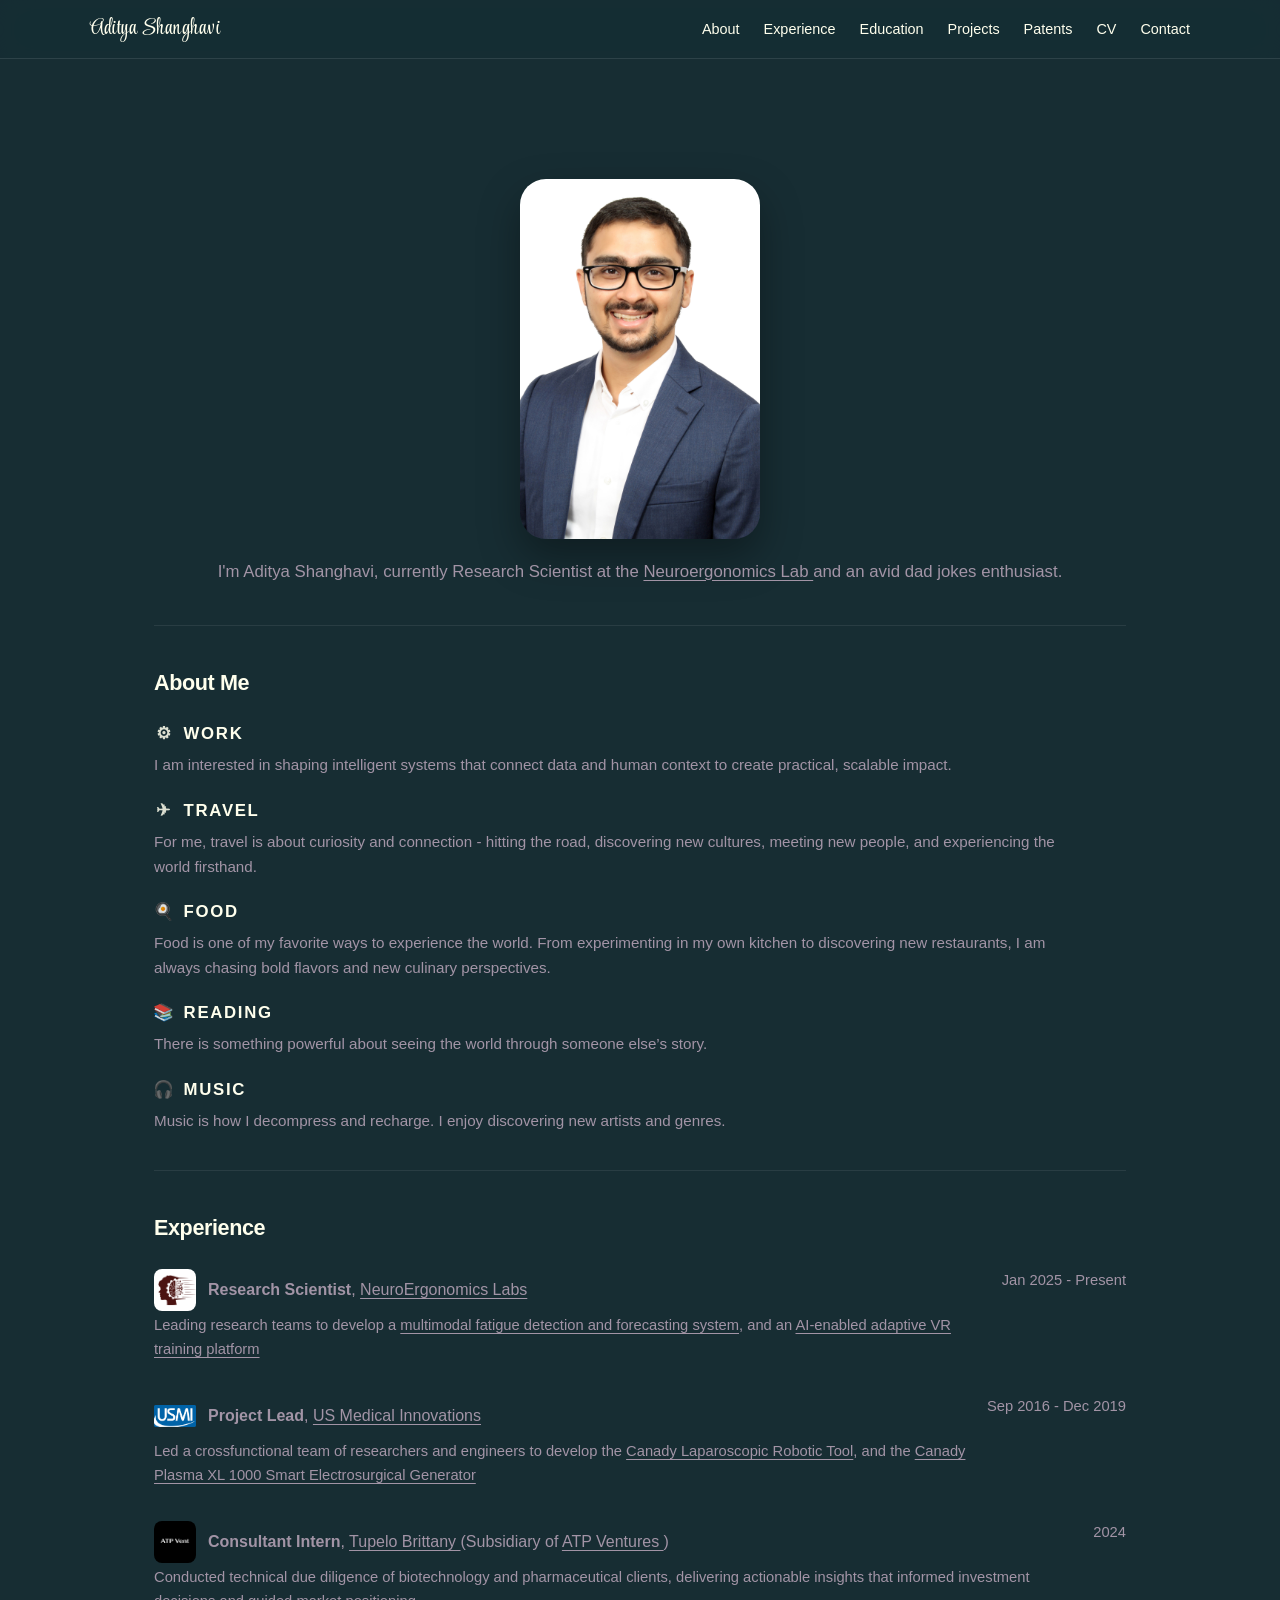
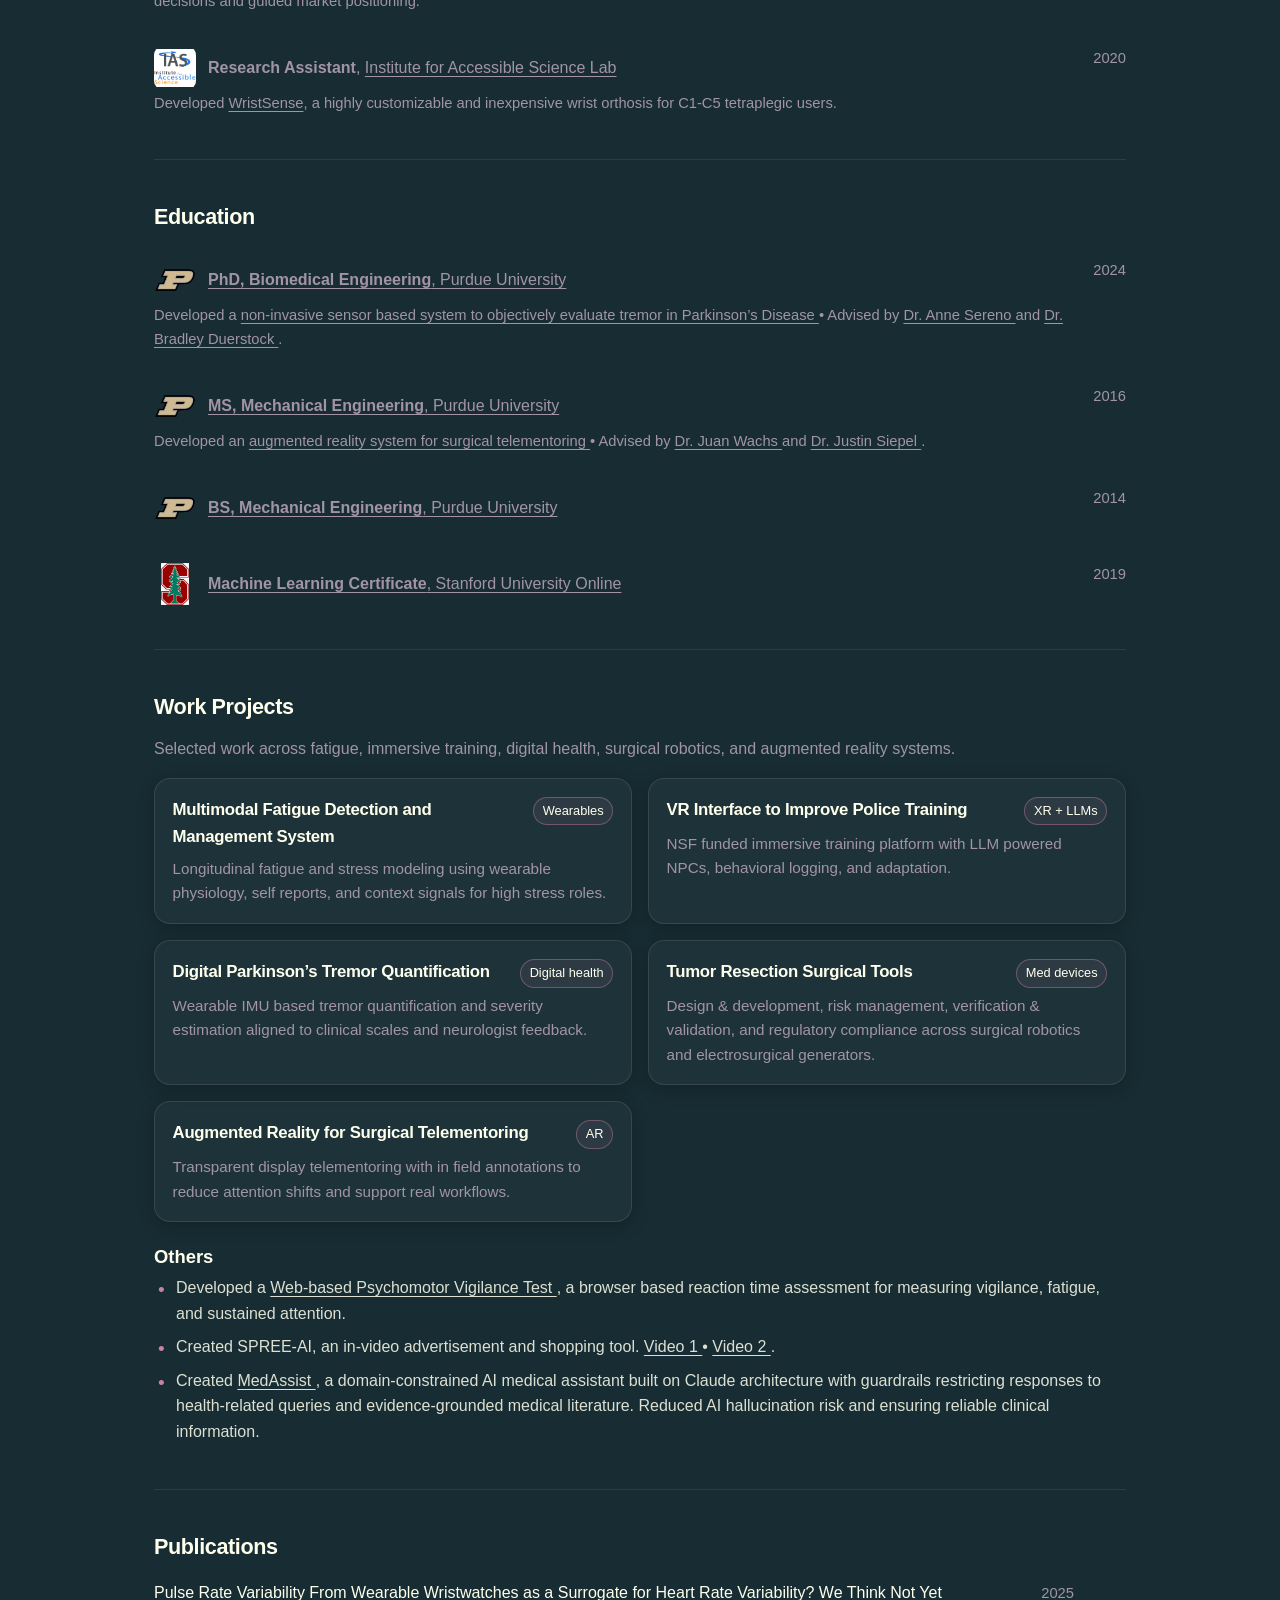
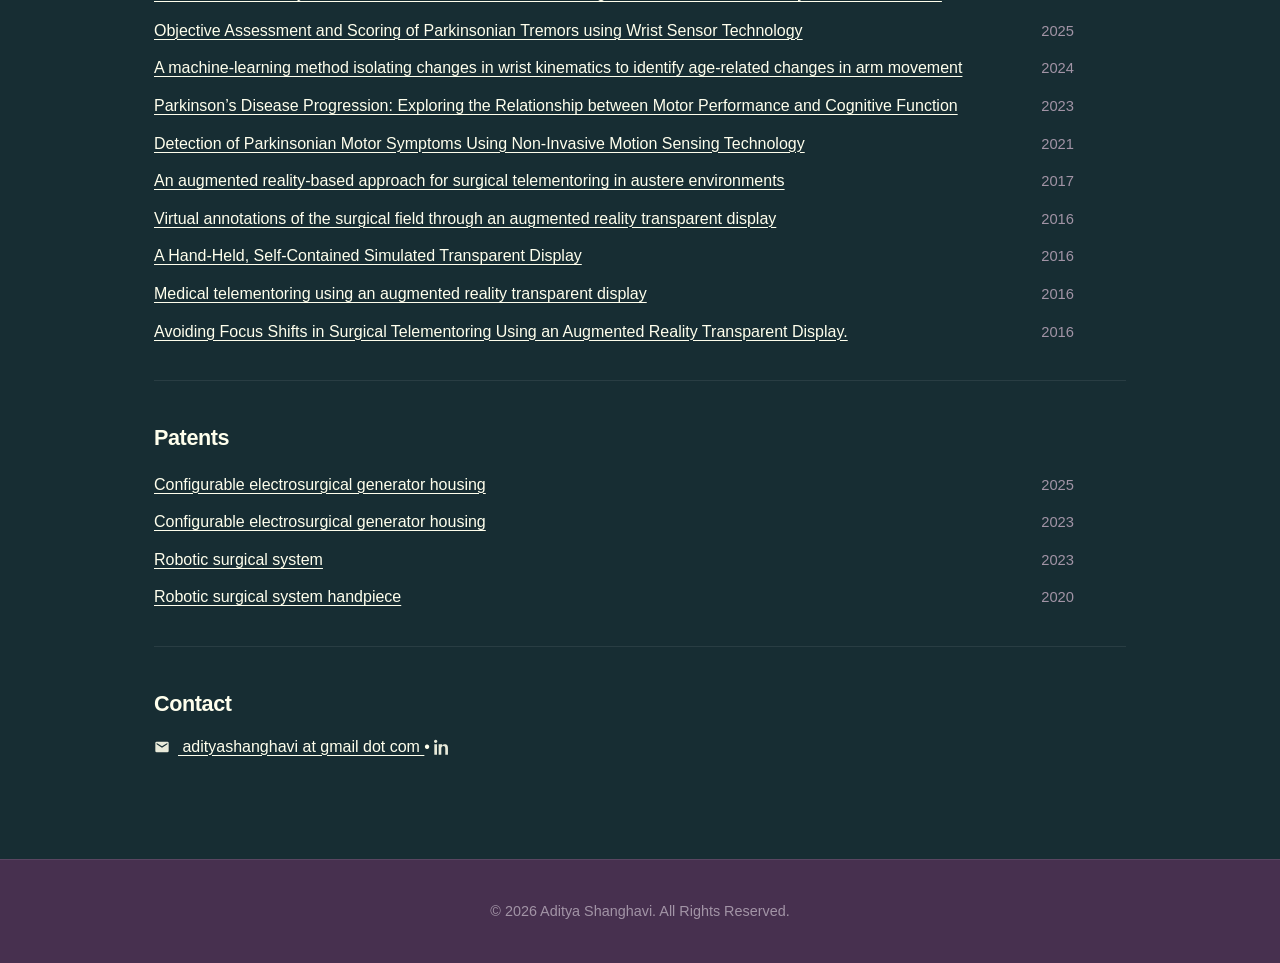
==== index.html @ 782178e6 "Update index.html" ====
<!DOCTYPE html>
<html lang="en">
<head>
  <meta charset="UTF-8" />
  <meta name="viewport" content="width=device-width, initial-scale=1.0" />
  <title>Aditya Shanghavi</title>

  <link href="https://fonts.googleapis.com/css2?family=Style+Script&display=swap" rel="stylesheet">
  <link rel="stylesheet" href="styles.css" />
</head>

<body>
  <nav>
    <div class="nav-content">
      <a class="logo-link" href="index.html">
        <!-- <img src="Images/Logos/Logo.png" alt="Aditya Shanghavi" class="logo-image"> -->
        <span class="full-name">Aditya Shanghavi</span>
      </a>

      <ul class="nav-links">
        <li><a href="#about">About</a></li>
        <li><a href="#experience">Experience</a></li>
        <li><a href="#education">Education</a></li>
        <li><a href="#projects">Projects</a></li>
        <li><a href="#patents">Patents</a></li>
        <li><a href="Resume_AdityaShanghavi.pdf" target="_blank" rel="noopener noreferrer">CV</a></li>
        <li><a href="#contact">Contact</a></li>
      </ul>
    </div>
  </nav>
  <main class="resume-main">
    
    <!-- HERO -->
    <header class="hero hero-centered">
        <div class="hero-photo">
          <img src="Images/04.jpg" alt="Aditya Shanghavi headshot">
        </div>
      
        <p class="hero-subtitle">
          I'm Aditya Shanghavi, currently Research Scientist at the 
          <a href="https://neuroergolab.org/" target="_blank" rel="noopener noreferrer">
            Neuroergonomics Lab
          </a> and an avid dad jokes enthusiast.
        </p>
      </header>

    <!-- ABOUT -->
    <section id="about" class="section">
      <h2>About Me</h2>
      <div class="about-sections">
        <div class="about-block">
          <h3 class="about-heading">
            <span class="about-icon">⚙︎</span> WORK
          </h3>
          <p class="about-body">
            I am interested in shaping intelligent systems that connect data and human context to create practical, scalable impact.
          </p>
        </div>
        
        <div class="about-block">
          <h3 class="about-heading">
            <span class="about-icon">✈︎</span> TRAVEL
          </h3>
          <p class="about-body">
            For me, travel is about curiosity and connection - hitting the road, discovering new cultures, meeting new people, and experiencing the world firsthand.
          </p>
        </div>
      
        <div class="about-block">
          <h3 class="about-heading">
            <span class="about-icon">🍳</span> FOOD
          </h3>
          <p class="about-body">
            Food is one of my favorite ways to experience the world. From experimenting in my own kitchen to discovering new restaurants, I am always chasing bold flavors and new culinary perspectives.
          </p>
        </div>
      
        <div class="about-block">
          <h3 class="about-heading">
            <span class="about-icon">📚</span> READING
          </h3>
          <p class="about-body">
            There is something powerful about seeing the world through someone else’s story.
          </p>
        </div>
      
        <div class="about-block">
          <h3 class="about-heading">
            <span class="about-icon">🎧</span> MUSIC
          </h3>
          <p class="about-body">
            Music is how I decompress and recharge. I enjoy discovering new artists and genres.
          </p>
        </div>
      </div>
    </section>

    <!-- EXPERIENCE -->
    <section id="experience" class="section">
      <h2>Experience</h2>

      <div class="rows">
        <!-- NeuroErgo -->
        <div class="row">
          <div class="row-left">
            <div class="row-title">
              <img src="Images/Logos/Neuroergo Logo.png"
                   alt="NeuroErgonomics Labs Logo"
                   class="company-logo">

              <p>
                <strong>Research Scientist</strong>,
                <a href="https://neuroergolab.org/"
                   target="_blank"
                   rel="noopener noreferrer">
                  NeuroErgonomics Labs
                </a>
              </p>
            </div>

            <div class="row-meta">
              Leading research teams to develop a
              <a href="Fatigue.html">multimodal fatigue detection and forecasting system</a>, and an <a href="LEARNER.html">AI-enabled adaptive VR training platform</a>
            </div>
          </div>

          <div class="row-right">Jan 2025 - Present</div>
        </div>

        <!-- USMI -->
        <div class="row">
          <div class="row-left">
            <div class="row-title">
              <img src="Images/Logos/USMI Logo.png"
                   alt="US Medical Innovations Logo"
                   class="company-logo">

              <p>
                <strong>Project Lead</strong>,
                <a href="https://usmedicalinnovations.com/"
                   target="_blank"
                   rel="noopener noreferrer">
                  US Medical Innovations
                </a>
              </p>
            </div>

            <div class="row-meta">
              Led a crossfunctional team of researchers and engineers to develop the <a href="USMI.html">Canady Laparoscopic Robotic Tool</a>, and the 
              <a href="https://www.usmedinnovations.com/canady-hybrid-plasma/canady-plasma-xl-1000-smart-electrosurgical-generator/"
                 target="_blank"
                 rel="noopener noreferrer">
                 Canady Plasma XL 1000 Smart Electrosurgical Generator
              </a>
            </div>
          </div>

          <div class="row-right">Sep 2016 - Dec 2019</div>
        </div>

        <!-- Tupelo Brittany -->
        <div class="row">
          <div class="row-left">
            <div class="row-title">
              <img src="Images/Logos/ATP Logo.jpg"
                   alt="Tupelo Brittany Logo"
                   class="company-logo">
        
              <p>
                <strong>Consultant Intern</strong>,
                <a href="https://tupelobrittany.com/"
                   target="_blank"
                   rel="noopener noreferrer">
                  Tupelo Brittany
                </a>
                (Subsidiary of
                <a href="https://atpvent.com/"
                   target="_blank"
                   rel="noopener noreferrer">
                  ATP Ventures
                </a>
                )
              </p>
            </div>
        
            <div class="row-meta">
              Conducted technical due diligence of biotechnology and pharmaceutical clients, delivering actionable insights that informed investment decisions and guided market positioning.
            </div>
          </div>
        
          <div class="row-right">2024</div>
        </div>

        <!-- WristSense -->
        <div class="row">
          <div class="row-left">
            <div class="row-title">
              <img src="Images/Logos/IAS Logo.png"
                   alt="WristSense"
                   class="company-logo">

              <p>
                <strong>Research Assistant</strong>,
                <a href="https://engineering.purdue.edu/DuerstockIAS"
                   target="_blank"
                   rel="noopener noreferrer">
                  Institute for Accessible Science Lab
                </a>
              </p>
            </div>

            <div class="row-meta">
              Developed 
              <a href="https://engineering.purdue.edu/DuerstockIAS/WristSense" target="_blank" rel="noopener noreferrer">WristSense</a>, a highly customizable and inexpensive wrist orthosis for C1-C5 tetraplegic users.
            </div>
          </div>

          <div class="row-right">2020</div>
        </div>
  
      </div>
    </section>

    <!-- EDUCATION -->
    <section id="education" class="section">
      <h2>Education</h2>
    
      <div class="rows">
        <!-- PhD -->
        <div class="row">
          <div class="row-left">
            <div class="row-title">
              <img src="Images/Logos/Purdue Logo.png"
                   alt="Purdue University Logo"
                   class="company-logo">
    
              <p>
                <a href="https://engineering.purdue.edu/BME"
                   target="_blank"
                   rel="noopener noreferrer">
                  <strong>PhD, Biomedical Engineering</strong>, Purdue University
                </a>
              </p>
            </div>
    
            <div class="row-meta">
              Developed a
              <a href="https://doi.org/10.25394/PGS.27103768"
                 target="_blank"
                 rel="noopener noreferrer">
                non-invasive sensor based system to objectively evaluate tremor in Parkinson’s Disease
              </a>
              &bull;  Advised by
              <a href="https://engineering.purdue.edu/BME/People/ptProfile?resource_id=186123"
                 target="_blank"
                 rel="noopener noreferrer">
                Dr. Anne Sereno
              </a>
              and
              <a href="https://engineering.purdue.edu/BME/Research/Areas/Instrumentation/Research/duerstock-ias-lab-8211-bradley-duerstock"
                 target="_blank"
                 rel="noopener noreferrer">
                Dr. Bradley Duerstock
              </a>.
            </div>
          </div>
    
          <div class="row-right">2024</div>
        </div>
    
        <!-- MS -->
        <div class="row">
          <div class="row-left">
            <div class="row-title">
              <img src="Images/Logos/Purdue Logo.png"
                   alt="Purdue University Logo"
                   class="company-logo">
    
              <p>
                <a href="https://engineering.purdue.edu/ME"
                   target="_blank"
                   rel="noopener noreferrer">
                  <strong>MS, Mechanical Engineering</strong>, Purdue University
                </a>
              </p>
            </div>
    
            <div class="row-meta">
              Developed an
              <a href="https://engineering.purdue.edu/starproj/"
                 target="_blank"
                 rel="noopener noreferrer">
                augmented reality system for surgical telementoring
              </a>
              &bull;  Advised by
              <a href="https://web.ics.purdue.edu/~jpwachs/"
                 target="_blank"
                 rel="noopener noreferrer">
                Dr. Juan Wachs
              </a>
              and
              <a href="https://engineering.purdue.edu/ME/People/ptProfile?resource_id=162480"
                 target="_blank"
                 rel="noopener noreferrer">
                Dr. Justin Siepel
              </a>.
            </div>
          </div>
    
          <div class="row-right">2016</div>
        </div>
    
        <!-- BS -->
        <div class="row">
          <div class="row-left">
            <div class="row-title">
              <img src="Images/Logos/Purdue Logo.png"
                   alt="Purdue University Logo"
                   class="company-logo">
    
              <p>
                <a href="https://engineering.purdue.edu/ME"
                   target="_blank"
                   rel="noopener noreferrer">
                  <strong>BS, Mechanical Engineering</strong>, Purdue University
                </a>
              </p>
            </div>
          </div>
    
          <div class="row-right">2014</div>
        </div>
    
        <!-- Stanford -->
        <div class="row">
          <div class="row-left">
            <div class="row-title">
              <img src="Images/Logos/Stanford Logo.png"
                   alt="Stanford University Logo"
                   class="company-logo">
    
              <p>
                <a href="https://online.stanford.edu/courses/soe-ymls-machine-learning-specialization"
                   target="_blank"
                   rel="noopener noreferrer">
                  <strong>Machine Learning Certificate</strong>, Stanford University Online
                </a>
              </p>
            </div>
          </div>
    
          <div class="row-right">2019</div>
        </div>
      </div>
    </section>

    <!-- PROJECTS -->
    <section id="projects" class="section">
      <h2>Work Projects</h2>
      <p>
        Selected work across fatigue, immersive training, digital health, surgical robotics, and augmented reality systems.
      </p>

      <div class="grid">
        <a class="card-link" href="Fatigue.html">
          <div class="card">
            <div class="card-title">
              <h3>Multimodal Fatigue Detection and Management System</h3>
              <span class="chip">Wearables</span>
            </div>
            <p>Longitudinal fatigue and stress modeling using wearable physiology, self reports, and context signals for high stress roles.</p>
          </div>
        </a>

        <a class="card-link" href="LEARNER.html">
          <div class="card">
            <div class="card-title">
              <h3>VR Interface to Improve Police Training</h3>
              <span class="chip">XR + LLMs</span>
            </div>
            <p>NSF funded immersive training platform with LLM powered NPCs, behavioral logging, and adaptation.</p>
          </div>
        </a>

        <a class="card-link" href="PhD.html">
          <div class="card">
            <div class="card-title">
              <h3>Digital Parkinson’s Tremor Quantification</h3>
              <span class="chip">Digital health</span>
            </div>
            <p>Wearable IMU based tremor quantification and severity estimation aligned to clinical scales and neurologist feedback.</p>
          </div>
        </a>

        <a class="card-link" href="USMI.html">
          <div class="card">
            <div class="card-title">
              <h3>Tumor Resection Surgical Tools</h3>
              <span class="chip">Med devices</span>
            </div>
            <p>Design & development, risk management, verification & validation, and regulatory compliance across surgical robotics and electrosurgical generators.</p>
          </div>
        </a>

        <a class="card-link" href="Masters.html">
          <div class="card">
            <div class="card-title">
              <h3>Augmented Reality for Surgical Telementoring</h3>
              <span class="chip">AR</span>
            </div>
            <p>Transparent display telementoring with in field annotations to reduce attention shifts and support real workflows.</p>
          </div>
        </a>
      </div>

      <div class="mini-projects">
        <h3>Others</h3>
      
        <ul class="project-bullets">
          <li>
            Developed a 
            <a href="https://adityashanghavi.github.io/PVT/" target="_blank" rel="noopener noreferrer">
              Web-based Psychomotor Vigilance Test
            </a>
            , a browser based reaction time assessment for measuring vigilance, fatigue, and sustained attention.
          </li>

          <li>
            Created SPREE-AI, an in-video advertisement and shopping tool.
            <a href="https://drive.google.com/file/d/1InuDD5c3FWZTjwIrsGpYrCCadZ0yBjxR/view?usp=drive_link"
               target="_blank"
               rel="noopener noreferrer">
              Video 1
            </a>&bull;
            <a href="https://drive.google.com/file/d/13A_5lmqGq182ZvTidKjeXBQSPEqBcicw/view?usp=drive_link"
               target="_blank"
               rel="noopener noreferrer">
              Video 2
            </a>.
          </li>

          <li>
            Created 
            <a href="https://medassist-as.vercel.app/"
               target="_blank"
               rel="noopener noreferrer">
              MedAssist
            </a>, a domain-constrained AI medical assistant built on Claude architecture with guardrails restricting responses to health-related queries and evidence-grounded medical literature. Reduced AI hallucination risk and ensuring reliable clinical information.
          </li>
          
        </ul>
      </div>
      
    </section>

    <!-- PUBLICATIONS -->
    <section id="publications" class="section">
      <h2>Publications</h2>
    
      <ul class="pub-mini">
        <li>
          <a href="https://doi.org/10.1177/10711813251357929" target="_blank" rel="noopener noreferrer">
            Pulse Rate Variability From Wearable Wristwatches as a Surrogate for Heart Rate Variability? We Think Not Yet
          </a>
          <span class="pub-year">2025</span>
        </li>

        <li>
          <a href="https://scholarworks.indianapolis.iu.edu/server/api/core/bitstreams/4766c072-bcf6-460d-9dff-c514d900f451/content" target="_blank" rel="noopener noreferrer">
            Objective Assessment and Scoring of Parkinsonian Tremors using Wrist Sensor Technology
          </a>
          <span class="pub-year">2025</span>
        </li>
        
        <li>
          <a href="https://doi.org/10.1038/s41598-024-60286-1" target="_blank" rel="noopener noreferrer">
            A machine-learning method isolating changes in wrist kinematics to identify age-related changes in arm movement
          </a>
          <span class="pub-year">2024</span>
        </li>
    
        <li>
          <a href="https://journals-test.library.indianapolis.iu.edu/index.php/IMPRS/article/view/27791/25220" target="_blank" rel="noopener noreferrer">
            Parkinson’s Disease Progression: Exploring the Relationship between Motor Performance and Cognitive Function
          </a>
          <span class="pub-year">2023</span>
        </li>

        <li>
          <a href="https://journals.indianapolis.iu.edu/index.php/IMPRS/article/view/25842/23989" target="_blank" rel="noopener noreferrer">
            Detection of Parkinsonian Motor Symptoms Using Non-Invasive Motion Sensing Technology
          </a>
          <span class="pub-year">2021</span>
        </li>

        <li>
          <a href="https://doi.org/10.7205/MILMED-D-16-00051" target="_blank" rel="noopener noreferrer">
            An augmented reality-based approach for surgical telementoring in austere environments
          </a>
          <span class="pub-year">2017</span>
        </li>

        <li>
          <a href="https://doi.org/10.1007/s00371-015-1135-6" target="_blank" rel="noopener noreferrer">
            Virtual annotations of the surgical field through an augmented reality transparent display
          </a>
          <span class="pub-year">2016</span>
        </li>

        <li>
          <a href="doi: 10.1109/ISMAR-Adjunct.2016.0049" target="_blank" rel="noopener noreferrer">
            A Hand-Held, Self-Contained Simulated Transparent Display
          </a>
          <span class="pub-year">2016</span>
        </li>

        <li>
          <a href="https://doi.org/10.1016/j.surg.2015.12.016" target="_blank" rel="noopener noreferrer">
            Medical telementoring using an augmented reality transparent display
          </a>
          <span class="pub-year">2016</span>
        </li>

        <li>
          <a href="https://books.google.com/books?hl=en&lr=&id=sLgtDAAAQBAJ&oi=fnd&pg=PA9&dq=info:zHQBBPGsBHoJ:scholar.google.com&ots=Em8K1jxKd7&sig=Y6hYXMhXYTCyAjj-LEj_C_jeCQ8#v=onepage&q&f=false" target="_blank" rel="noopener noreferrer">
            Avoiding Focus Shifts in Surgical Telementoring Using an Augmented Reality Transparent Display.
          </a>
          <span class="pub-year">2016</span>
        </li>
        
      </ul>
    </section>

    <!-- Patents -->
    <section id="patents" class="section">
      <h2>Patents</h2>
    
      <ul class="pub-mini">
        <li>
          <a href="https://patents.google.com/patent/US12502213B2/en" target="_blank" rel="noopener noreferrer">
            Configurable electrosurgical generator housing
          </a>
          <span class="pub-year">2025</span>
        </li>

        <li>
          <a href="https://patents.google.com/patent/US11612425B2/en" target="_blank" rel="noopener noreferrer">
            Configurable electrosurgical generator housing
          </a>
          <span class="pub-year">2023</span>
        </li>

        <li>
          <a href="https://patents.google.com/patent/US11224487B2/en" target="_blank" rel="noopener noreferrer">
            Robotic surgical system
          </a>
          <span class="pub-year">2023</span>
        </li>

        <li>
          <a href="https://patents.google.com/patent/USD878583S1/en" target="_blank" rel="noopener noreferrer">
            Robotic surgical system handpiece
          </a>
          <span class="pub-year">2020</span>
        </li>
        
      </ul>
    </section>

    <!-- CONTACT -->
    <section id="contact" class="section">
      <h2>Contact</h2>

      <div class="hero-actions hero-actions-tight">
          <a class="btn btn-primary" href="mailto:adityashanghavi@gmail.com">
            <span class="btn-icon" aria-hidden="true">
              <svg viewBox="0 0 24 24" width="16" height="16" fill="currentColor">
                <path d="M20 4H4a2 2 0 0 0-2 2v12a2 2 0 0 0 2 2h16a2 2 0 0 0 2-2V6a2 2 0 0 0-2-2Zm0 4-8 5L4 8V6l8 5 8-5v2Z"/>
              </svg>
            </span>
            adityashanghavi at gmail dot com
          </a>
           &bull; 
          <a class="btn" href="https://www.linkedin.com/in/ashanghavi/" target="_blank" rel="noopener noreferrer">
            <span class="btn-icon" aria-hidden="true">
              <svg viewBox="0 0 24 24" width="16" height="16" fill="currentColor">
                <path d="M4.98 3.5C4.98 4.88 3.87 6 2.5 6S0 4.88 0 3.5 1.12 1 2.5 1 4.98 2.12 4.98 3.5ZM0.5 23.5h4V7.98h-4V23.5ZM8.5 7.98h3.83v2.12h.05c.53-1.01 1.83-2.08 3.77-2.08 4.03 0 4.77 2.65 4.77 6.09v9.39h-4v-8.32c0-1.98-.04-4.52-2.76-4.52-2.76 0-3.18 2.15-3.18 4.38v8.46h-4V7.98Z"/>
              </svg>
            </span>
          </a>
        </div>
    </section>
  </main>

  <footer class="site-footer">
    <p>&copy; 2026 Aditya Shanghavi. All Rights Reserved.</p>
  </footer>
</body>
</html>
---- styles.css ----
:root {
  --color-primary: #e890be;
  --color-background-main: #172D33;
  --color-background-secondary: #47304F;
  --color-text-dark: #FFFFED;
  --color-text-body: #A294A6;
  --font-display: -apple-system, BlinkMacSystemFont, "SF Pro Display", "Segoe UI", Roboto, sans-serif;
}

* { margin: 0; padding: 0; box-sizing: border-box; }

body {
  font-family: var(--font-display);
  background: var(--color-background-main);
  color: var(--color-text-dark);
  line-height: 1.6;
}

/* =========================
   GLOBAL LINKS
   All links: same color as surrounding text + always underlined
   ========================= */
a,
a:visited,
a:hover,
a:active {
  color: inherit;
  text-decoration: underline;
  text-underline-offset: 3px;
  text-decoration-thickness: 1px;
}

/* Remove underline inside project cards only */
.resume-main .card-link,
.resume-main .card-link:visited,
.resume-main .card-link:hover,
.resume-main .card-link:active {
  text-decoration: none;
}

.resume-main .card-link * {
  text-decoration: none !important;
}

/* =========================
   NAV
   ========================= */
nav{
  position: sticky;
  top: 0;
  z-index: 1000;
  background: rgba(23, 45, 51, 0.85);
  backdrop-filter: saturate(180%) blur(20px);
  border-bottom: 0.5px solid rgba(255,255,255,0.1);
  padding: 1rem 5%;
}

.nav-content{
  max-width: 1100px;
  margin: 0 auto;
  display: flex;
  align-items: center;
  justify-content: space-between;
  gap: 1rem;
}

.logo-link{
  display:flex;
  align-items:center;
  gap: 0.75rem;
  text-decoration:none;
  color: var(--color-text-dark);
  line-height: 1;
}

.logo-image{ height: 44px; width: auto; }

.full-name{
  font-family: "Style Script", cursive;
  font-size: 1.35rem;
  font-weight: 400;
  letter-spacing: 0.5px;
}

.nav-links{
  list-style:none;
  display:flex;
  gap: 1.5rem;
  align-items:center;
  flex-wrap: wrap;
  justify-content: flex-end;
}

.nav-links a{
  color: var(--color-text-dark);
  text-decoration: none;          /* <-- remove underline */
  font-size: 0.9rem;
  position: relative;
  padding: 0.35rem 0;
}

.nav-links a,
.nav-links a:visited,
.nav-links a:hover,
.nav-links a:active{
  text-decoration: none;
}

.nav-links a:hover{ color: var(--color-primary); }

.nav-links a {
  position: relative;
  padding-bottom: 4px;
}

.nav-links a::after {
  content: "";
  position: absolute;
  left: 0;
  bottom: 0;
  width: 0%;
  height: 1px;
  background: var(--color-primary);
  transition: width 0.25s ease;
}

.nav-links a:hover::after {
  width: 100%;
}

/* =========================
   PAGE
   ========================= */
main{
  max-width: 1100px;
  margin: 0 auto;
  padding: 3.5rem 5% 4rem;
}

h1{
  font-size: 3rem;
  letter-spacing: -1.5px;
  line-height: 1.1;
  margin-bottom: 0.75rem;
}

h2{
  font-size: 1.25rem;
  font-weight: 600;
  margin: 0.25rem 0 1rem;
}

/* =========================
   FOOTER
   ========================= */
footer,
.site-footer{
  border-top: 0.5px solid rgba(255,255,255,0.1);
  background: var(--color-background-secondary);
  color: var(--color-text-body);
  text-align: center;
  padding: 2.5rem 5%;
  font-size: 0.9rem;
}

/* =========================
   RESPONSIVE (GLOBAL)
   ========================= */
@media (max-width: 768px){
  h1{ font-size: 2.2rem; }
  main{ padding-top: 2.5rem; }
  .logo-image{ height: 40px; }
}

/* =========================
   INDEX RESUME PAGE
   ========================= */
.resume-main{
  max-width: 1100px;
  margin: 0 auto;
  padding: 5.5rem 5% 4rem;
}

/* =========================
   HERO (CENTERED)
   Use <header class="hero hero-centered">
   ========================= */
.resume-main .hero.hero-centered{
  display: flex;
  flex-direction: column;
  align-items: center;
  text-align: center;
  padding-top: 2rem;
  padding-bottom: 2.5rem;
  border-bottom: 1px solid rgba(255,255,255,0.08);
}

.resume-main .hero.hero-centered .hero-photo{
  display: flex;
  justify-content: center;
  width: 100%;
}

.resume-main .hero.hero-centered .hero-photo img{
  width: 240px;
  max-width: 90%;
  height: auto;
  border-radius: 26px;
  object-fit: cover;
  box-shadow: 0 18px 40px rgba(0,0,0,0.35);
  margin-bottom: 1.25rem;
}

.resume-main .hero.hero-centered .hero-subtitle{
  max-width: 850px;
  margin: 0 auto;
  font-size: 1.05rem;
  color: var(--color-text-body);
  line-height: 1.6;
}

/* Section blocks */
.resume-main .section{
  padding: 2.25rem 0;
}

/* Add divider BEFORE every section except the first one */
.resume-main .section + .section {
  border-top: 1px solid rgba(255,255,255,0.08);
}

.resume-main .section h2{
  font-size: 1.35rem;
  letter-spacing: -0.4px;
  margin-bottom: 0.75rem;
}

.resume-main .section p{
  color: var(--color-text-body);
  max-width: 920px;
}

/* =========================
   ABOUT ME (stacked rows)
   ========================= */
.about-sections{
  margin-top: 1.25rem;
  display: flex;
  flex-direction: column;
  gap: 1.25rem;
  align-items: flex-start;
}

.about-block{
  margin: 0;
  padding: 0;
  width: 100%;
  max-width: 920px;
}

.about-heading{
  font-size: 1.05rem;
  letter-spacing: 0.10em;
  text-transform: uppercase;
  font-weight: 600;
  margin-bottom: 0.35rem;
  display: flex;
  align-items: center;
  gap: 0.6rem;
  white-space: nowrap;
}

.about-icon{
  width: 1.25rem;
  display: inline-flex;
  justify-content: center;
  opacity: 0.85;
}

.about-body{
  font-size: 0.95rem;
  color: var(--color-text-body);
  line-height: 1.6;     /* FIXED */
}

/* =========================
   PROJECTS
   ========================= */
.resume-main .grid{
  display: grid;
  grid-template-columns: repeat(2, 1fr);
  gap: 1rem;
  margin-top: 1rem;
}

.resume-main .card{
  background: rgba(255,255,255,0.03);
  border: 1px solid rgba(255,255,255,0.10);
  border-radius: 16px;
  padding: 1.1rem;
  box-shadow: 0 4px 16px rgba(0,0,0,0.25);
  transition: transform 0.25s ease, box-shadow 0.25s ease;
  height: 100%;
}

.resume-main .card:hover{
  transform: translateY(-2px);
  box-shadow: 0 10px 28px rgba(0,0,0,0.45);
}

.resume-main .card-title{
  display: flex;
  align-items: baseline;
  justify-content: space-between;
  gap: 0.75rem;
  margin-bottom: 0.35rem;
}

.resume-main .card-title h3{
  font-size: 1.05rem;
  letter-spacing: -0.3px;
  margin: 0;
}

.resume-main .chip{
  font-size: 0.8rem;
  color: var(--color-text-dark);
  border: 1px solid rgba(232,144,190,0.35);
  background: rgba(232,144,190,0.08);
  padding: 0.2rem 0.55rem;
  border-radius: 999px;
  white-space: nowrap;
}

.resume-main .card p{
  margin: 0.4rem 0 0;
  color: var(--color-text-body);
  font-size: 0.95rem;
}

/* Mini project element under cards */
.project-bullets {
  margin-top: 0;      
  padding-left: 22px;
  list-style: none;
}

.project-bullets li {
  position: relative;
  margin-bottom: 8px;
  opacity: 0.85;
  line-height: 1.6;
}

.project-bullets li::before {
  content: "•";
  position: absolute;
  left: -18px;
  color: var(--color-primary);
  font-size: 1.2rem;
}


/* Space between cards and Mini Projects */
.resume-main #projects .mini-projects {
  margin-top: 1.25rem;   /* controls gap above the heading */
}

/* Tight spacing between heading and bullet */
.resume-main #projects .mini-projects h3 {
  margin: 0 0 0.2rem;  /* smaller than 0.35rem */
  font-size: 1.15rem;
  font-weight: 600;
}

/* Remove extra top margin from bullet list */
.resume-main #projects .mini-projects .project-bullets {
  margin-top: 0;
}

/* =========================
   ROWS (Experience, Education)
   Remove horizontal lines between entries
   ========================= */
.resume-main .rows{
  display: grid;
  gap: 1.1rem;
  margin-top: 1rem;
}

.resume-main .row{
  display: flex;
  justify-content: space-between;
  gap: 1rem;
  padding: 0.5rem 0;      /* tighter */
  align-items: flex-start;
  border-bottom: none;    /* remove lines */
}

.resume-main .row-left{
  min-width: 0;
}

.resume-main .row-title{
  display: flex;
  align-items: center;
  gap: 12px;
  font-size: 1rem;
}

.resume-main .row-title p{
  margin: 0;
}

/* Keep underline in title links */
.resume-main .row-title a,
.resume-main .row-title a:visited,
.resume-main .row-title a:hover,
.resume-main .row-title a:active{
  color: inherit;
  text-decoration: underline;
  text-underline-offset: 3px;
  text-decoration-thickness: 1px;
}

/*  logo sizing */
.resume-main .company-logo{
  height: 42px !important;
  width: 42px !important;
  min-width: 42px;
  max-width: 42px;
  object-fit: contain;
  border-radius: 8px;
  flex: 0 0 42px;
}

.resume-main .row-meta{
  margin-top: 0.2rem;
  color: var(--color-text-body);
  font-size: 0.92rem;
}

.resume-main .row-right{
  color: var(--color-text-body);
  font-size: 0.92rem;
  white-space: nowrap;
}

/* Row meta links explicitly: same as text + underlined */
.resume-main .row-meta a,
.resume-main .row-meta a:visited,
.resume-main .row-meta a:hover,
.resume-main .row-meta a:active{
  color: inherit;
  text-decoration: underline;
  text-decoration-thickness: 1px;
  text-underline-offset: 3px;
}

/* =========================
   PUBLICATIONS (minimal)
   ========================= */
.pub-mini{
  list-style: none;
  margin-top: 1rem;
  padding-left: 0;
  display: grid;
  gap: 0.75rem;
  max-width: 920px;
}

.pub-mini li{
  display: flex;
  align-items: baseline;
  justify-content: space-between;
  gap: 1.25rem;
}

.pub-mini a{
  color: inherit;
  text-decoration: underline;
  text-underline-offset: 3px;
  text-decoration-thickness: 1px;
}

.pub-year{
  color: var(--color-text-body);
  font-size: 0.92rem;
  white-space: nowrap;
}

/* =========================
   CONTACT
   ========================= */
.btn-icon{
  display: inline-flex;
  align-items: center;
  justify-content: center;
  margin-right: 0.5rem;
  vertical-align: middle;
  opacity: 0.9;
}

/* =========================
   RESPONSIVE (INDEX PAGE)
   ========================= */
@media (max-width: 900px){
  .resume-main .grid{ grid-template-columns: 1fr; }
  .resume-main{ padding-top: 4.25rem; }
  .resume-main .row{ flex-direction: column; }
  .resume-main .row-right{ white-space: normal; }

  .resume-main .hero.hero-centered .hero-photo img{
    width: 200px;
  }
}
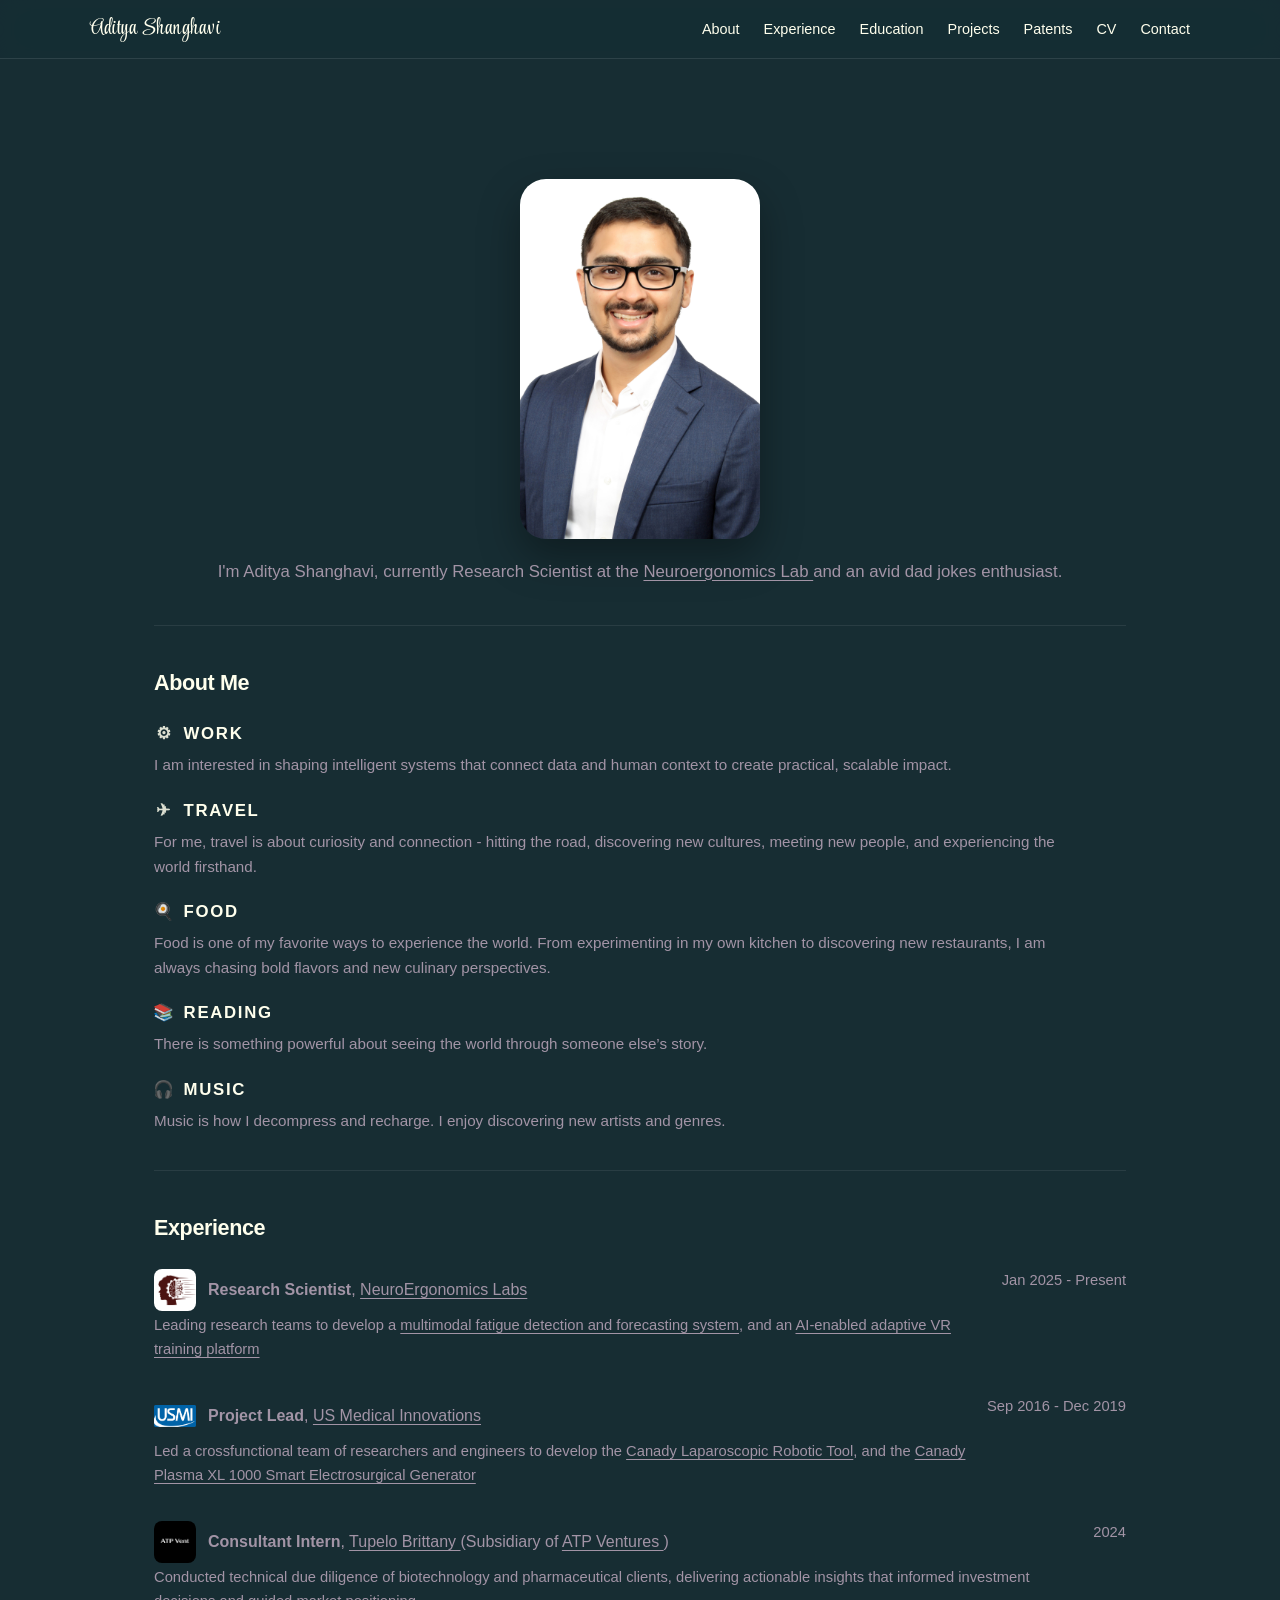
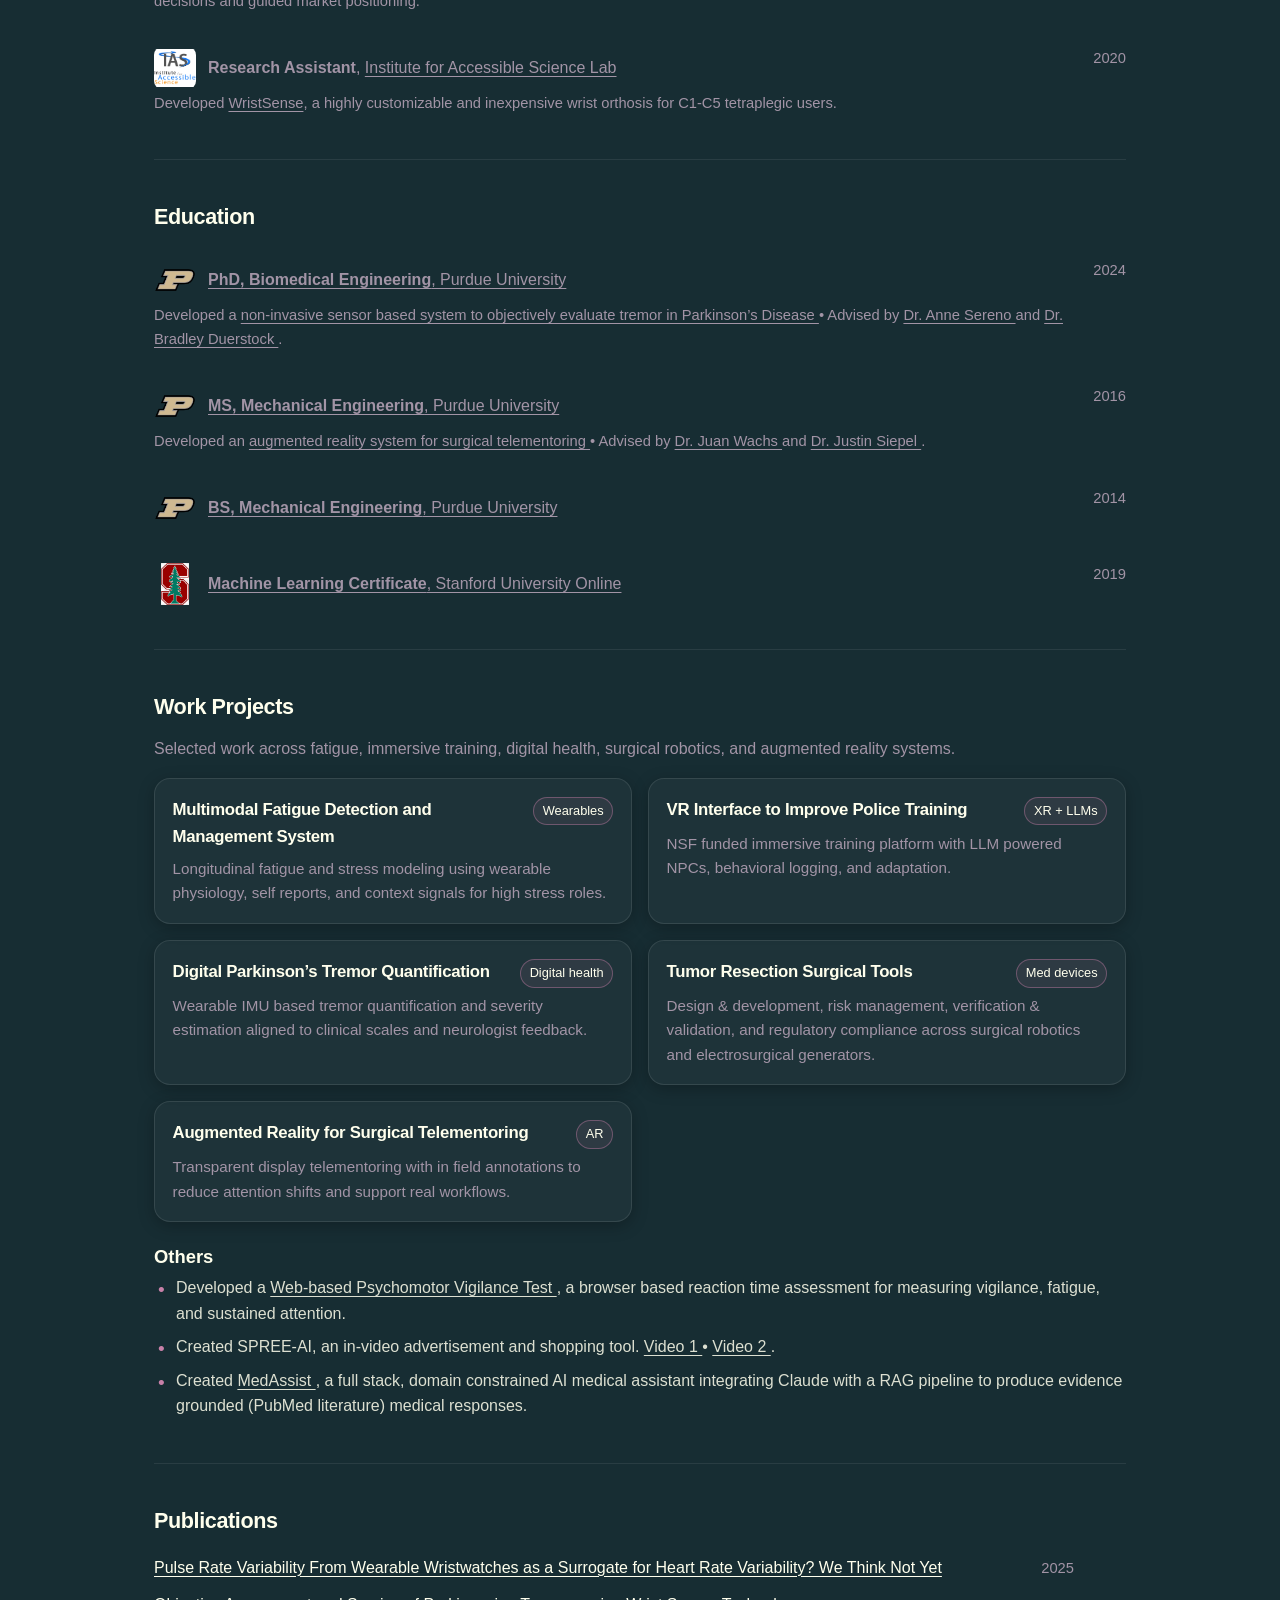
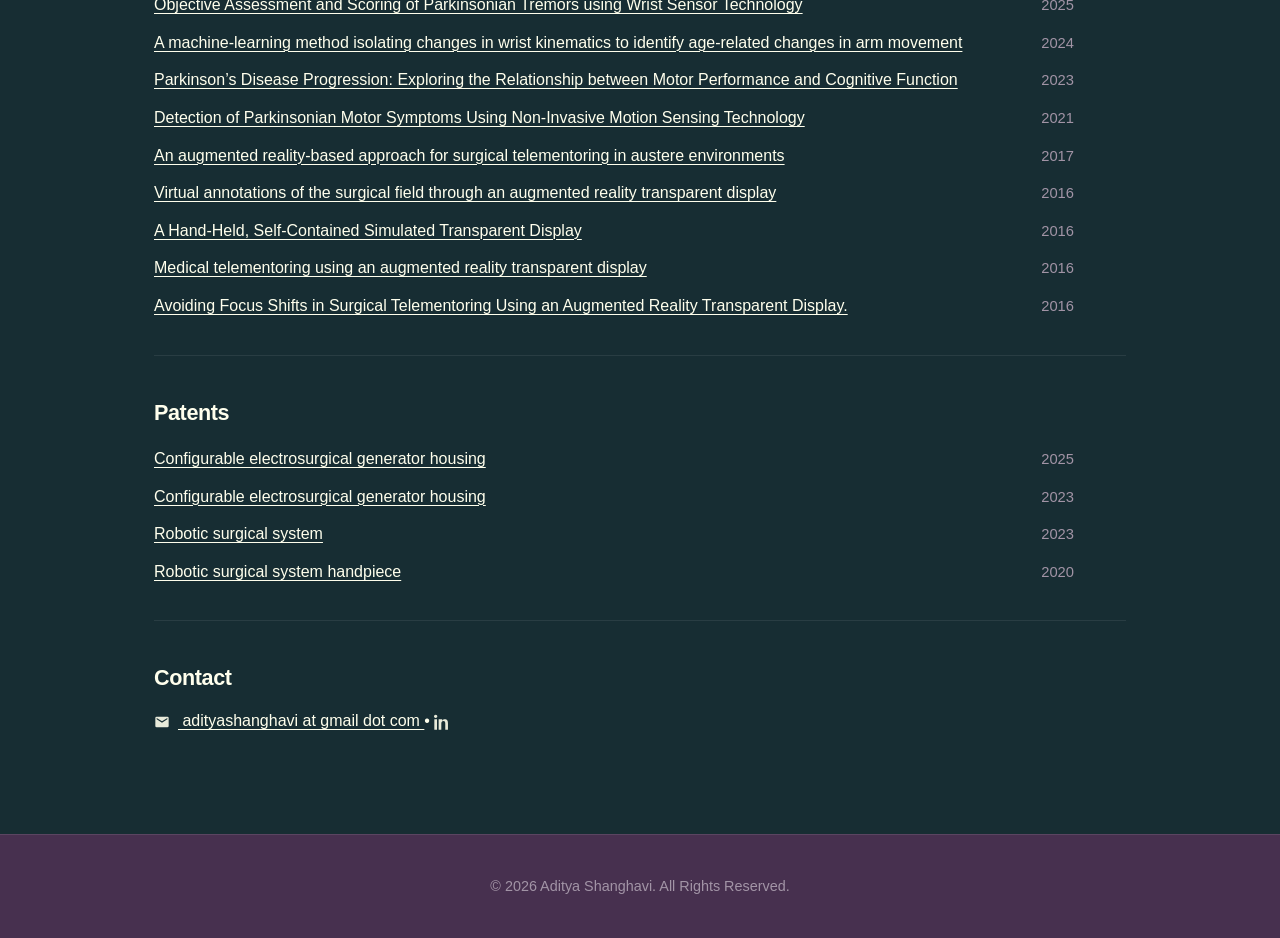
==== commit 01eb2c71: "Update index.html" ====
--- a/index.html
+++ b/index.html
@@ -445,7 +445,7 @@
                target="_blank"
                rel="noopener noreferrer">
               MedAssist
-            </a>, a domain-constrained AI medical assistant built on Claude architecture with guardrails restricting responses to health-related queries and evidence-grounded medical literature. Reduced AI hallucination risk and ensuring reliable clinical information.
+            </a>, a full stack, domain constrained AI medical assistant integrating Claude with a RAG pipeline to produce evidence grounded (PubMed literature) medical responses.
           </li>
           
         </ul>
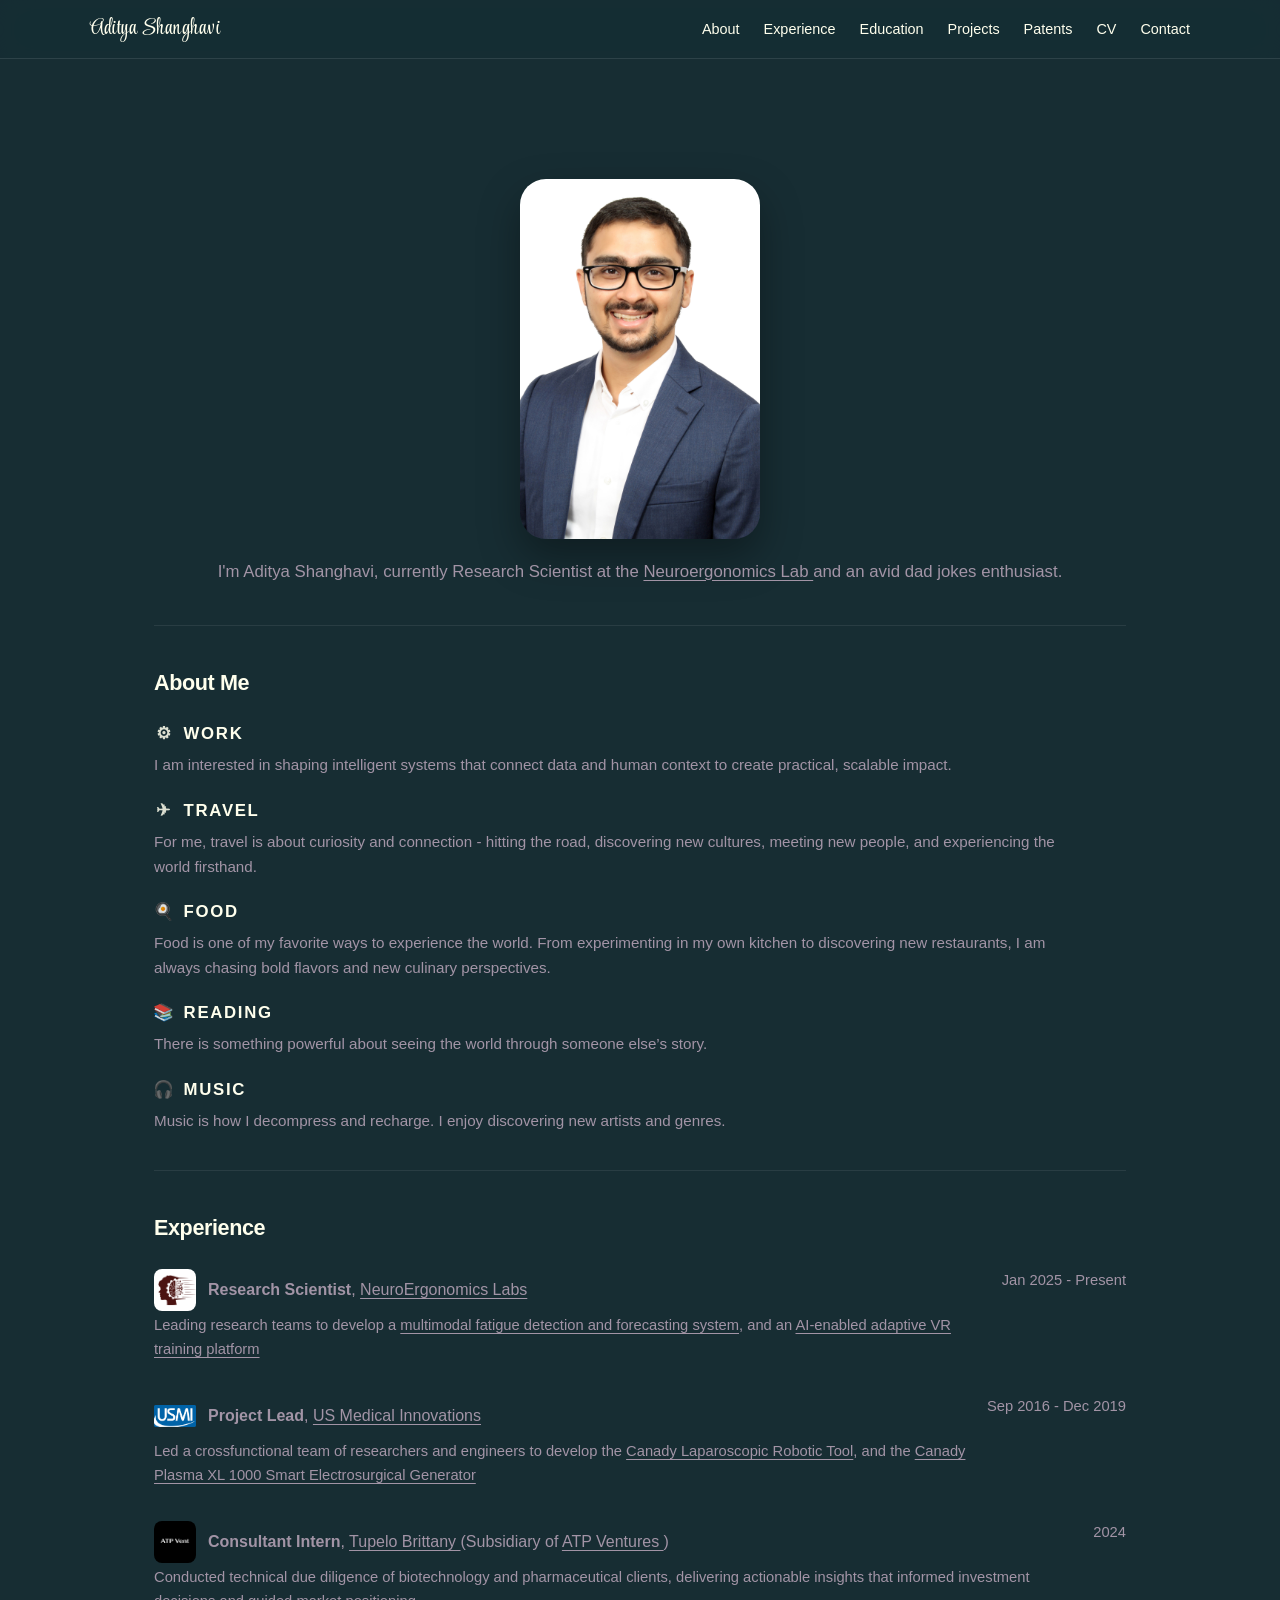
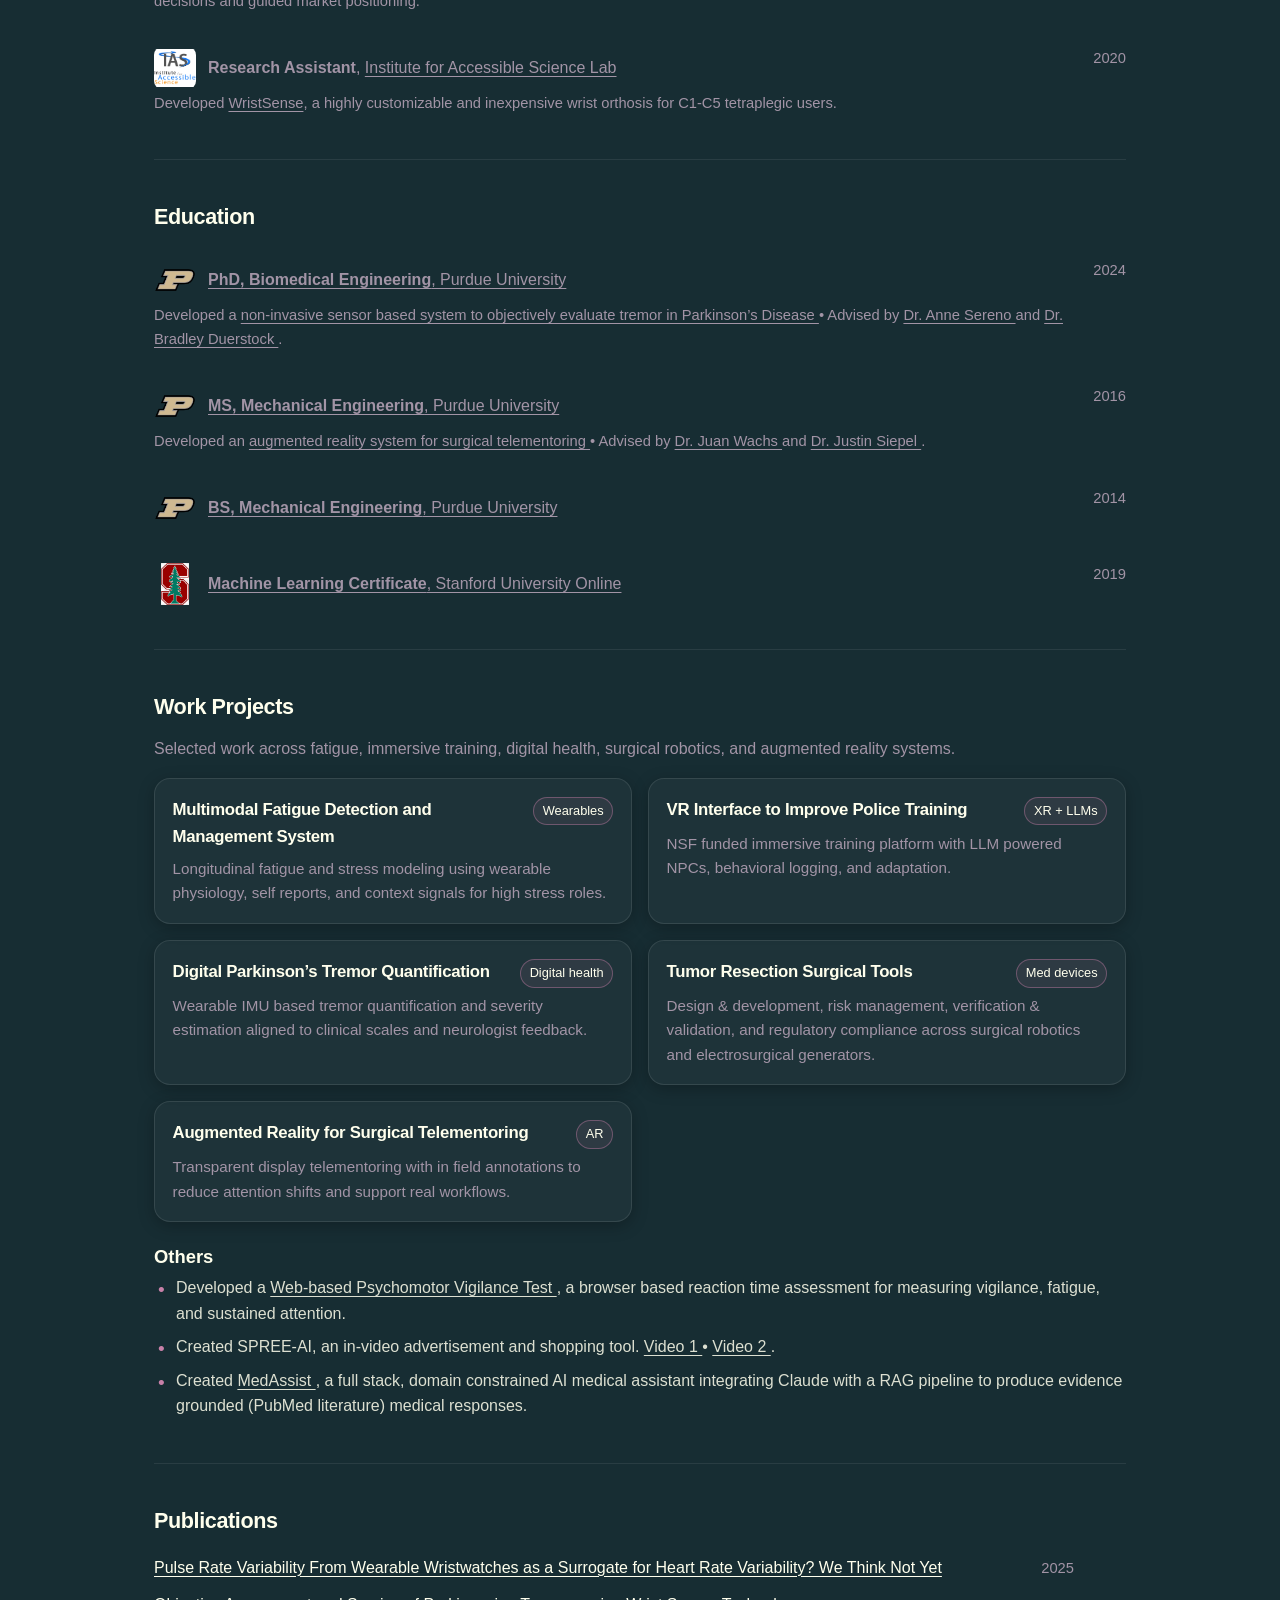
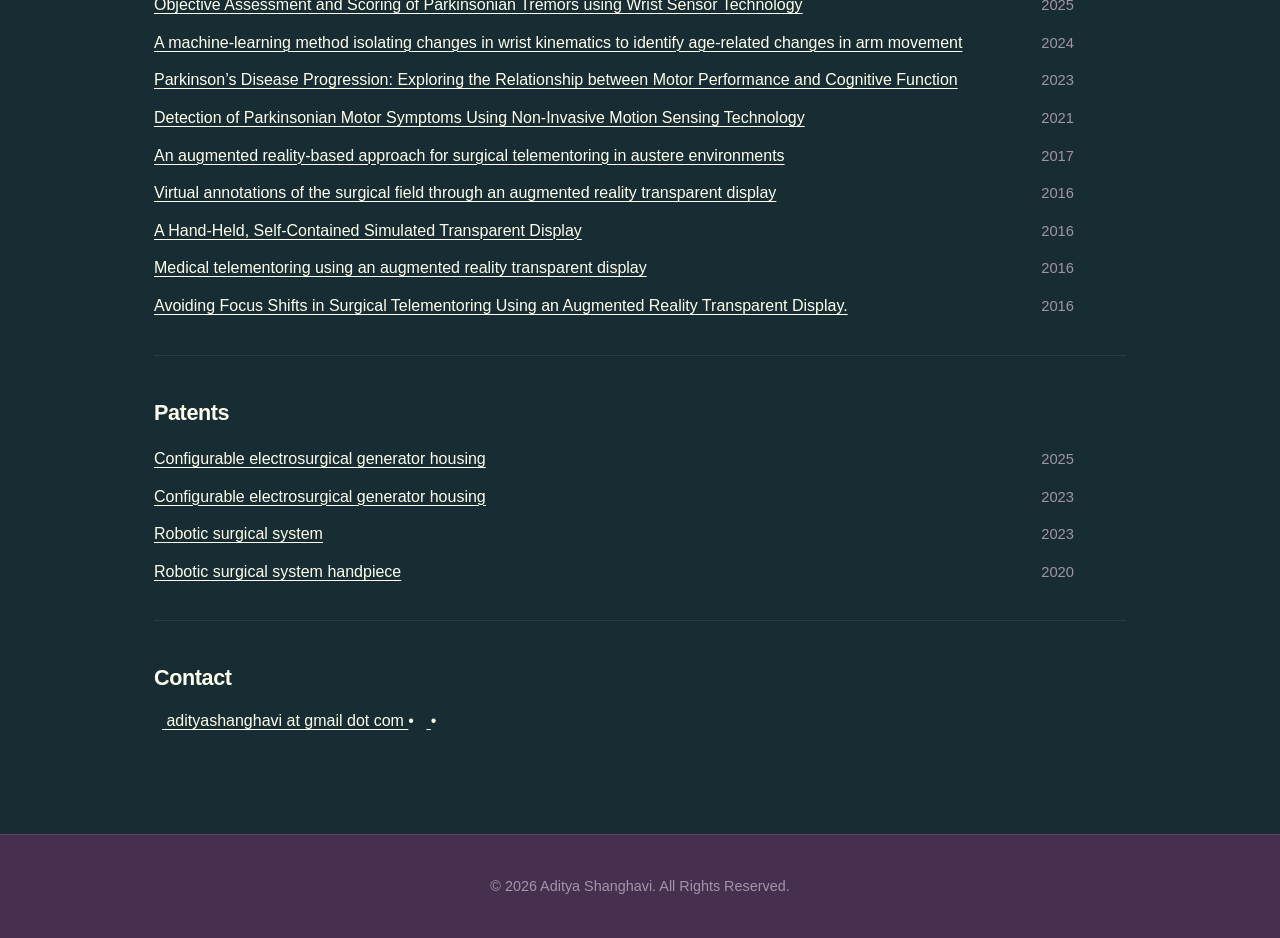
==== commit 6c282c36: "Update index.html" ====
--- a/index.html
+++ b/index.html
@@ -572,23 +572,32 @@
       <h2>Contact</h2>
 
       <div class="hero-actions hero-actions-tight">
-          <a class="btn btn-primary" href="mailto:adityashanghavi@gmail.com">
-            <span class="btn-icon" aria-hidden="true">
-              <svg viewBox="0 0 24 24" width="16" height="16" fill="currentColor">
-                <path d="M20 4H4a2 2 0 0 0-2 2v12a2 2 0 0 0 2 2h16a2 2 0 0 0 2-2V6a2 2 0 0 0-2-2Zm0 4-8 5L4 8V6l8 5 8-5v2Z"/>
-              </svg>
-            </span>
-            adityashanghavi at gmail dot com
-          </a>
-           &bull; 
-          <a class="btn" href="https://www.linkedin.com/in/ashanghavi/" target="_blank" rel="noopener noreferrer">
-            <span class="btn-icon" aria-hidden="true">
-              <svg viewBox="0 0 24 24" width="16" height="16" fill="currentColor">
-                <path d="M4.98 3.5C4.98 4.88 3.87 6 2.5 6S0 4.88 0 3.5 1.12 1 2.5 1 4.98 2.12 4.98 3.5ZM0.5 23.5h4V7.98h-4V23.5ZM8.5 7.98h3.83v2.12h.05c.53-1.01 1.83-2.08 3.77-2.08 4.03 0 4.77 2.65 4.77 6.09v9.39h-4v-8.32c0-1.98-.04-4.52-2.76-4.52-2.76 0-3.18 2.15-3.18 4.38v8.46h-4V7.98Z"/>
-              </svg>
-            </span>
-          </a>
-        </div>
+        <!-- Email -->
+        <a class="btn btn-primary" href="mailto:adityashanghavi@gmail.com">
+          <span class="btn-icon" aria-hidden="true">
+            <!-- email svg -->
+          </span>
+          adityashanghavi at gmail dot com
+        </a>
+      
+        &bull;
+      
+        <!-- LinkedIn -->
+        <a class="btn" href="https://www.linkedin.com/in/ashanghavi/" target="_blank" rel="noopener noreferrer">
+          <span class="btn-icon" aria-hidden="true">
+            <!-- linkedin svg -->
+          </span>
+        </a>
+      
+        &bull;
+      
+        <!-- GitHub -->
+        <a class="btn" href="https://github.com/YOUR_GITHUB_USERNAME" target="_blank" rel="noopener noreferrer">
+          <span class="btn-icon" aria-hidden="true">
+            <!-- github svg -->
+          </span>
+        </a>
+      </div>
     </section>
   </main>
 
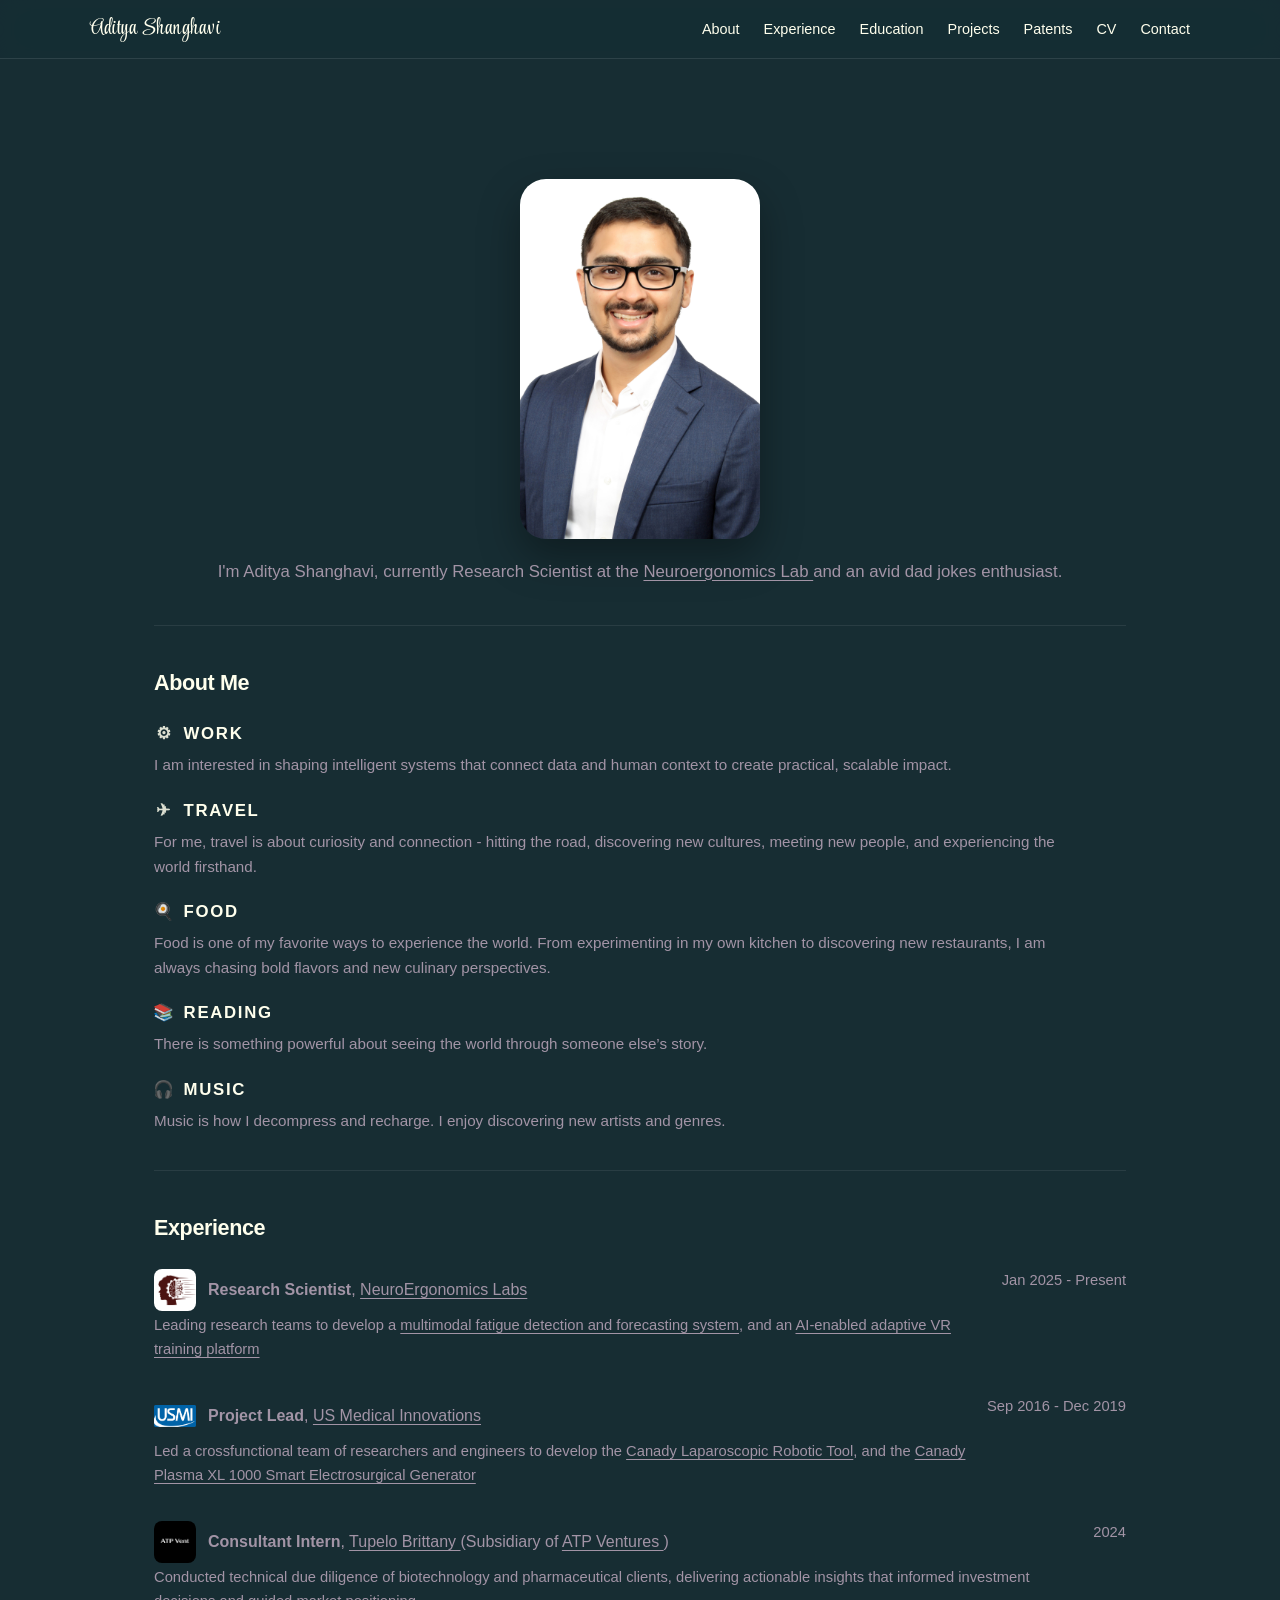
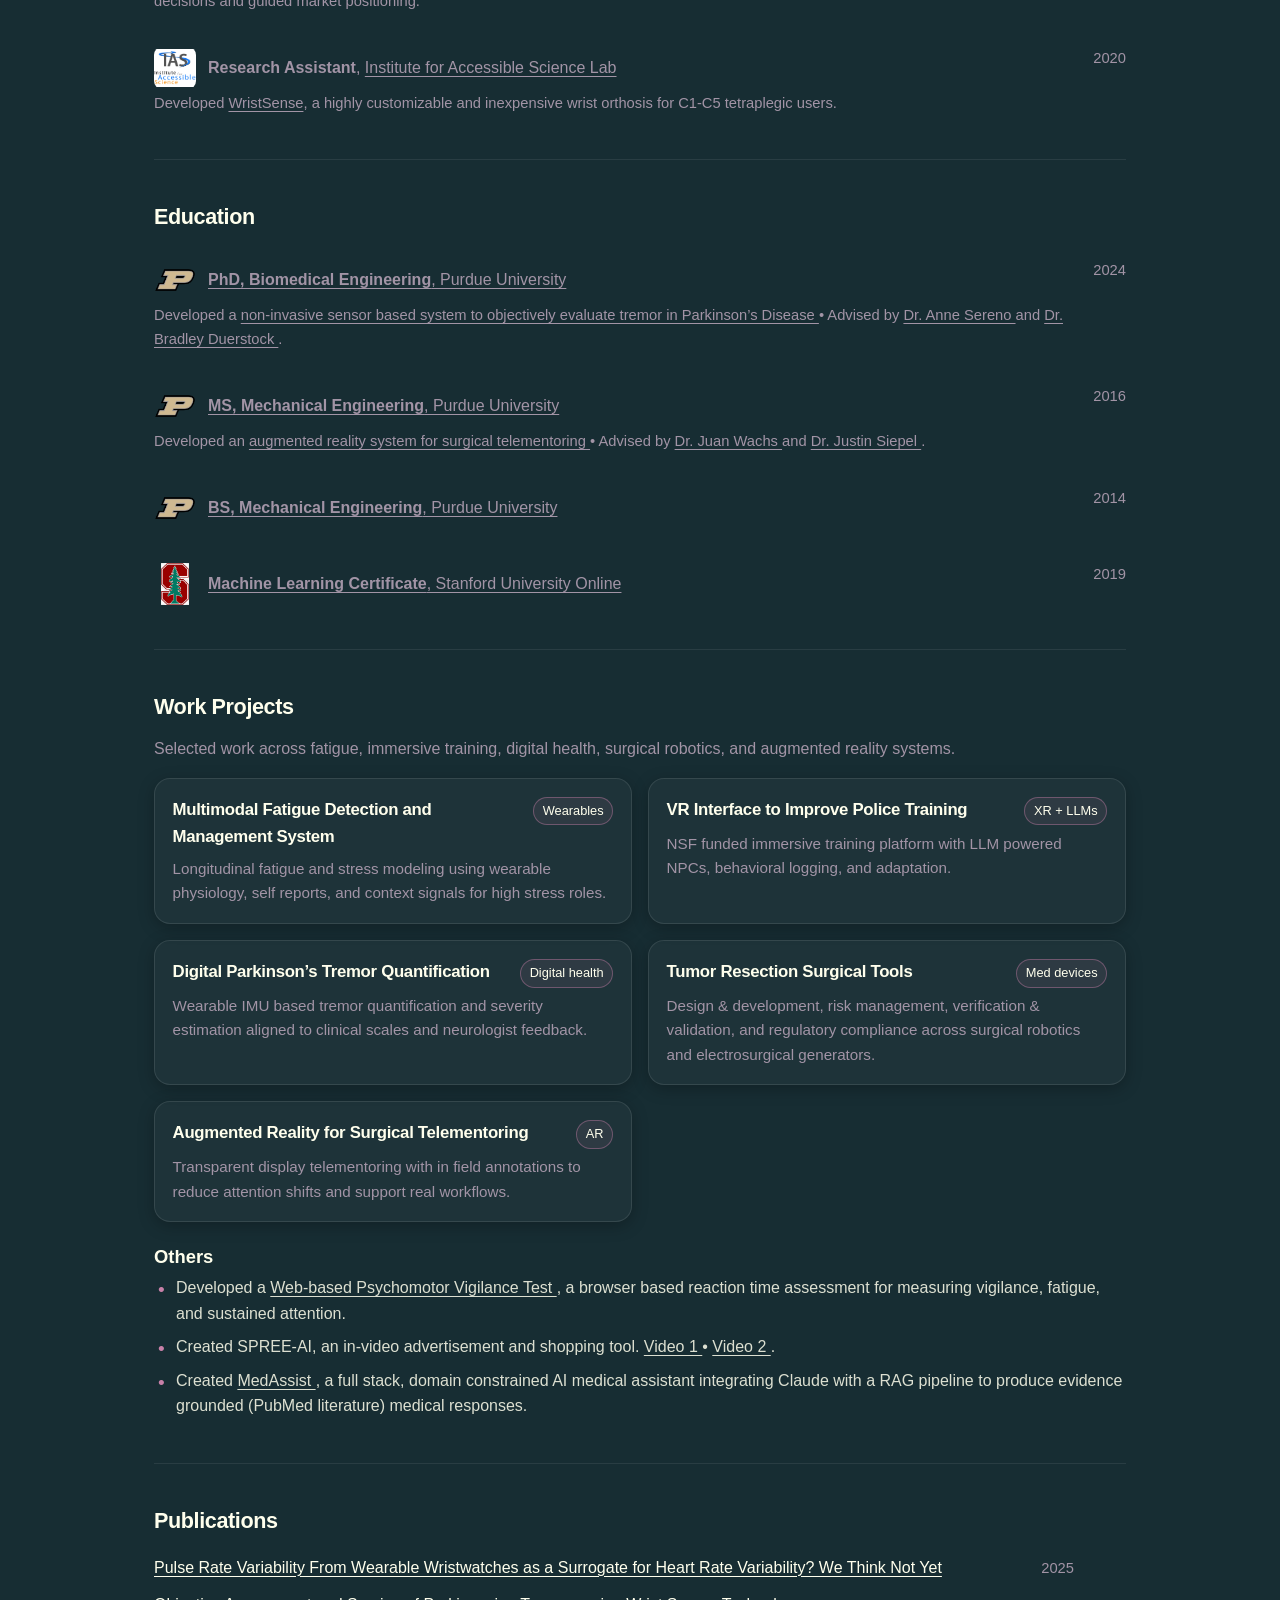
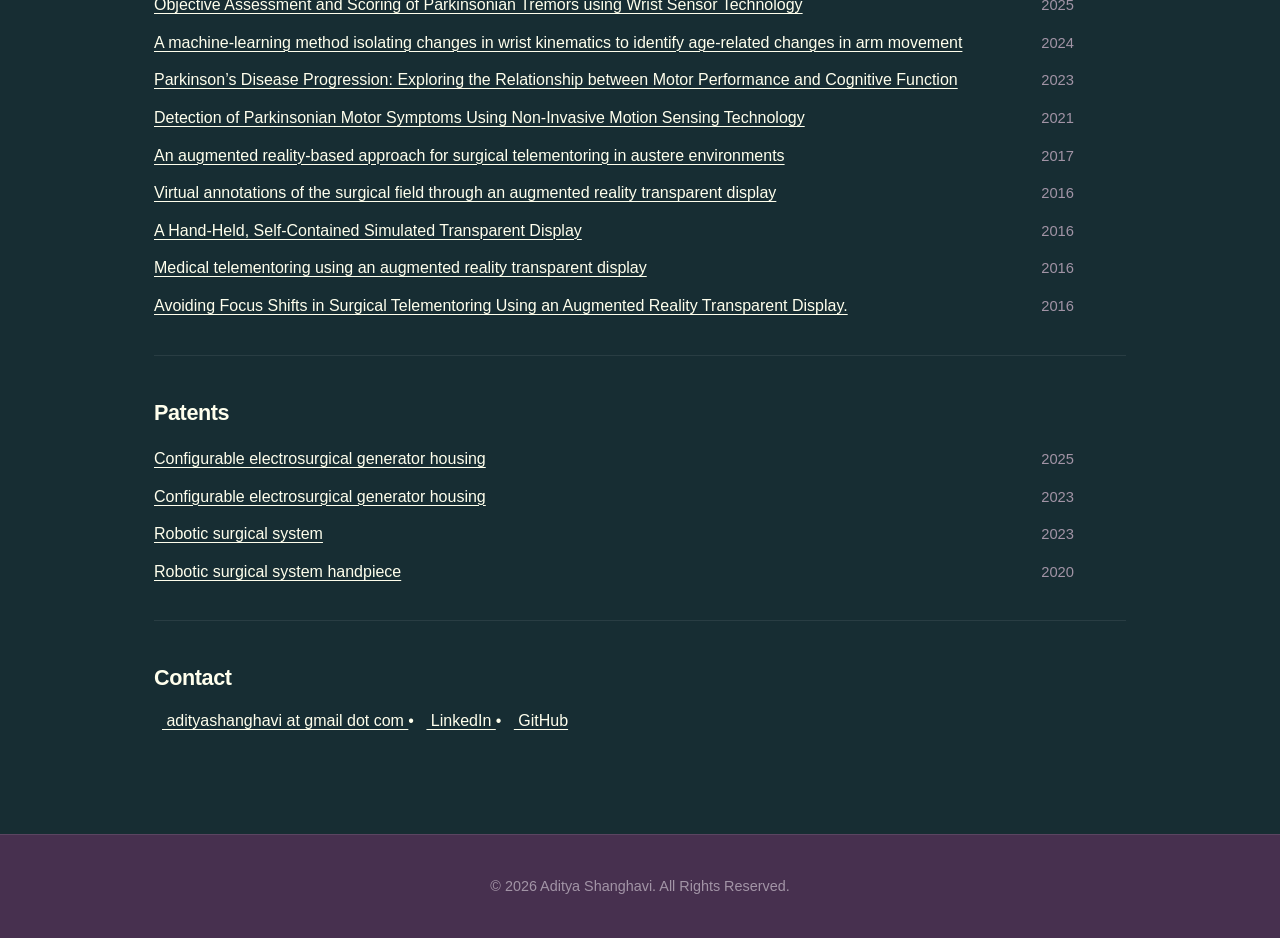
==== commit 5dfd2f20: "Update index.html" ====
--- a/index.html
+++ b/index.html
@@ -583,19 +583,21 @@
         &bull;
       
         <!-- LinkedIn -->
-        <a class="btn" href="https://www.linkedin.com/in/ashanghavi/" target="_blank" rel="noopener noreferrer">
-          <span class="btn-icon" aria-hidden="true">
-            <!-- linkedin svg -->
+        <a class="btn" href="https://www.linkedin.com/in/ashanghavi/" target="_blank">
+          <span class="btn-icon">
+            <!-- svg -->
           </span>
-        </a>
-      
+          LinkedIn
+        </a>
+        
         &bull;
-      
+
         <!-- GitHub -->
-        <a class="btn" href="https://github.com/YOUR_GITHUB_USERNAME" target="_blank" rel="noopener noreferrer">
-          <span class="btn-icon" aria-hidden="true">
-            <!-- github svg -->
+        <a class="btn" href="https://github.com/YOUR_USERNAME" target="_blank">
+          <span class="btn-icon">
+            <!-- svg -->
           </span>
+          GitHub
         </a>
       </div>
     </section>
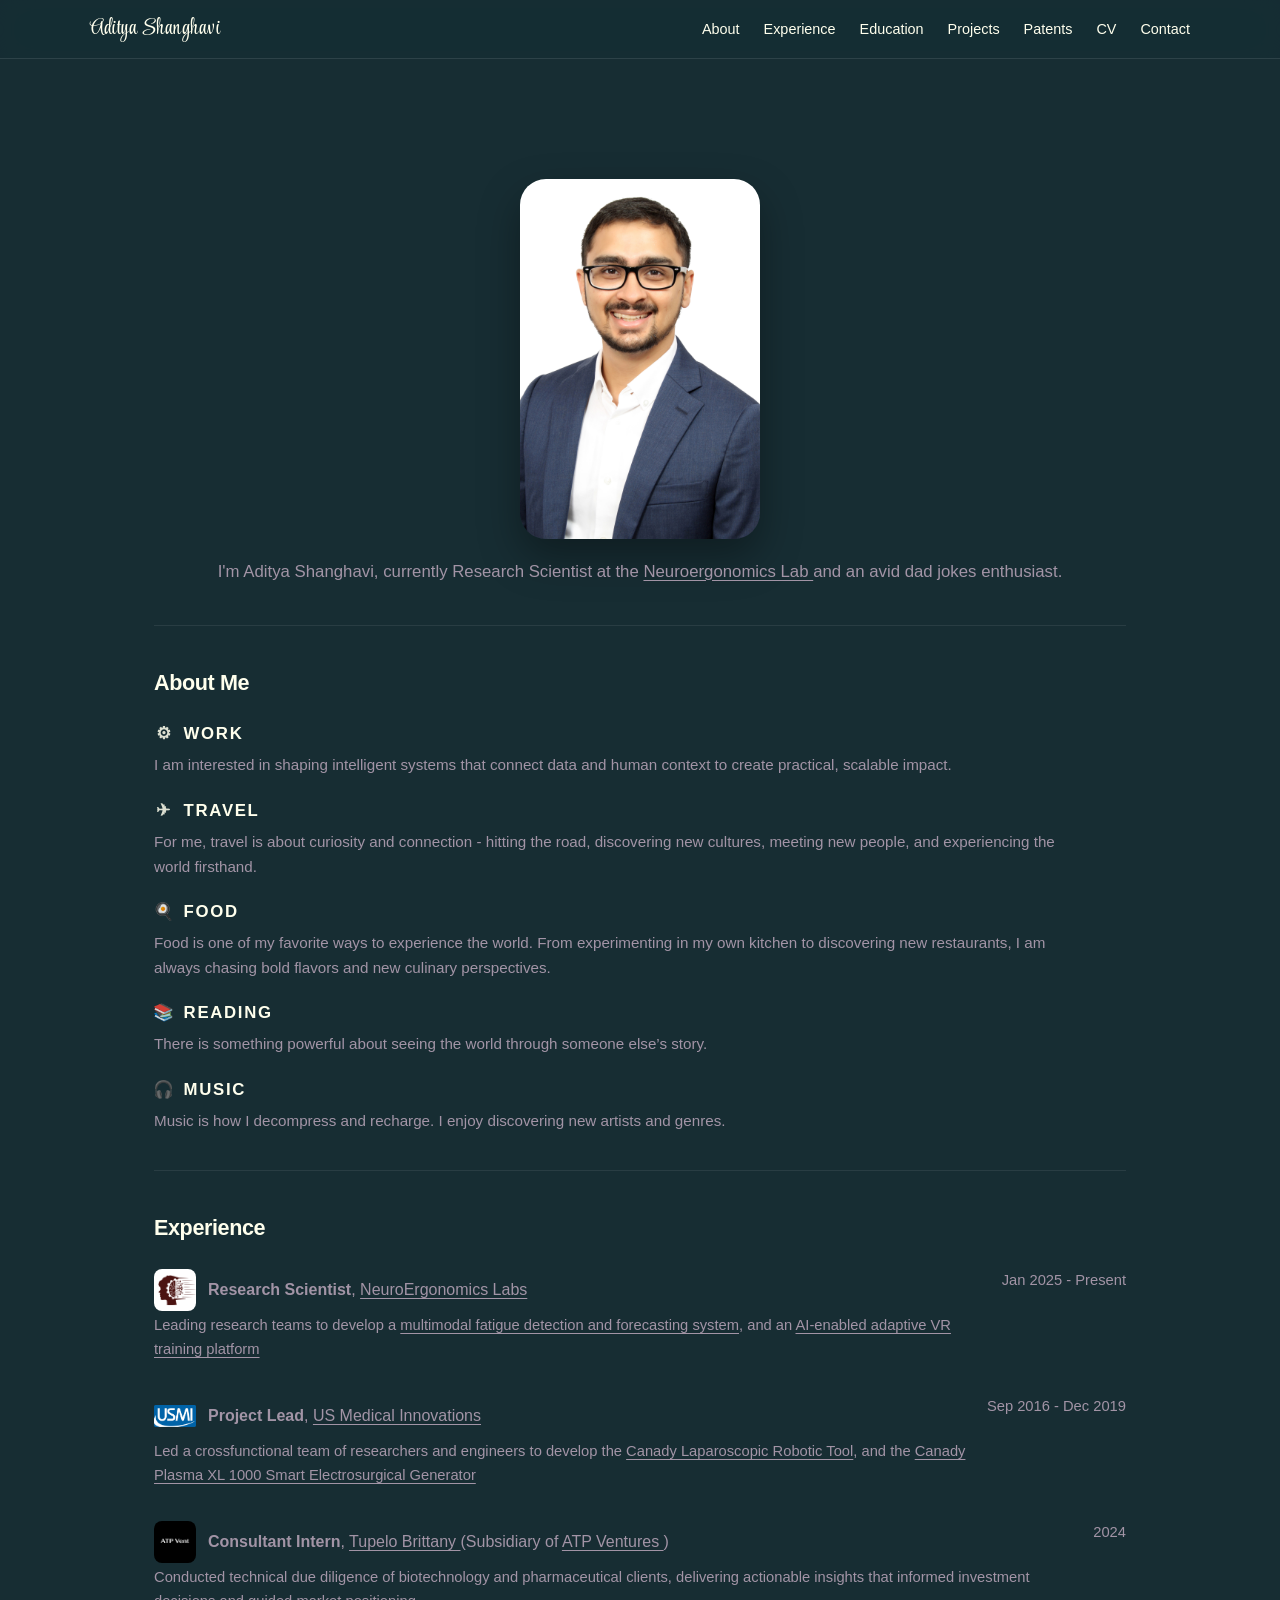
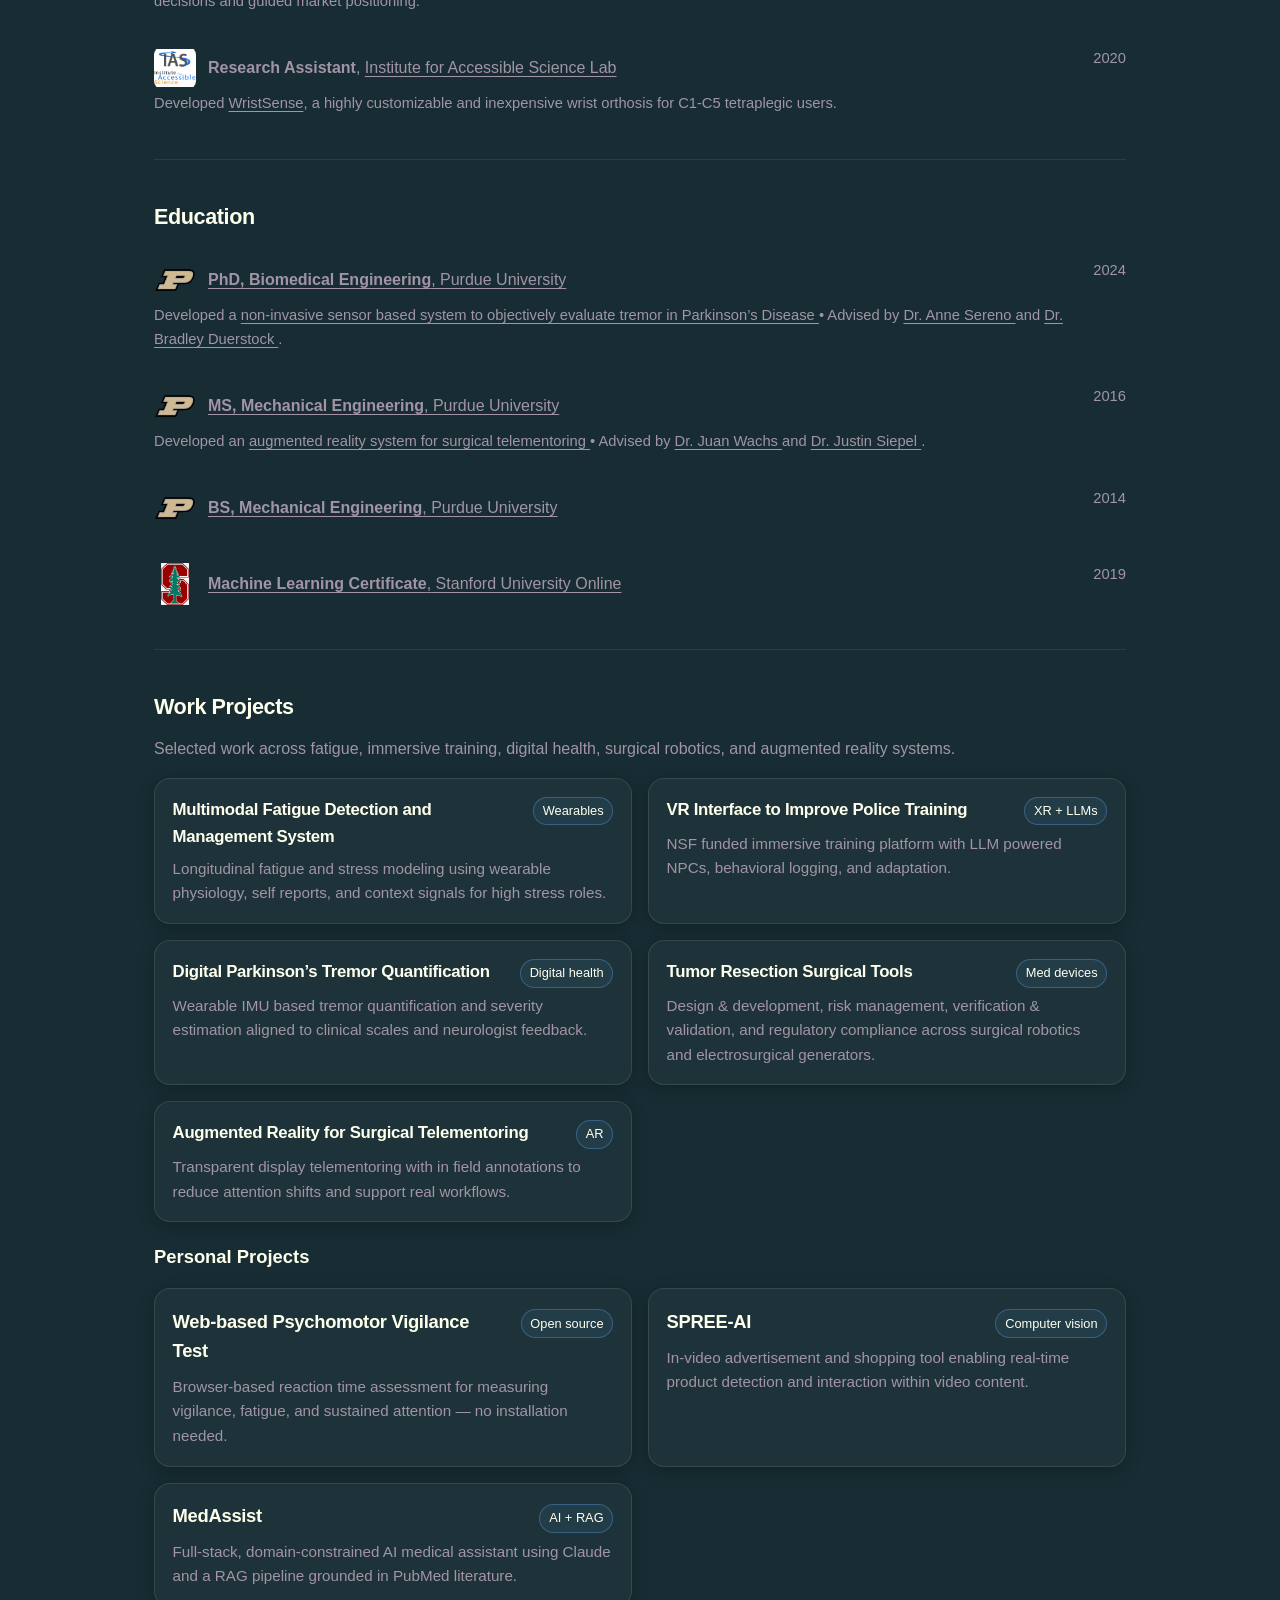
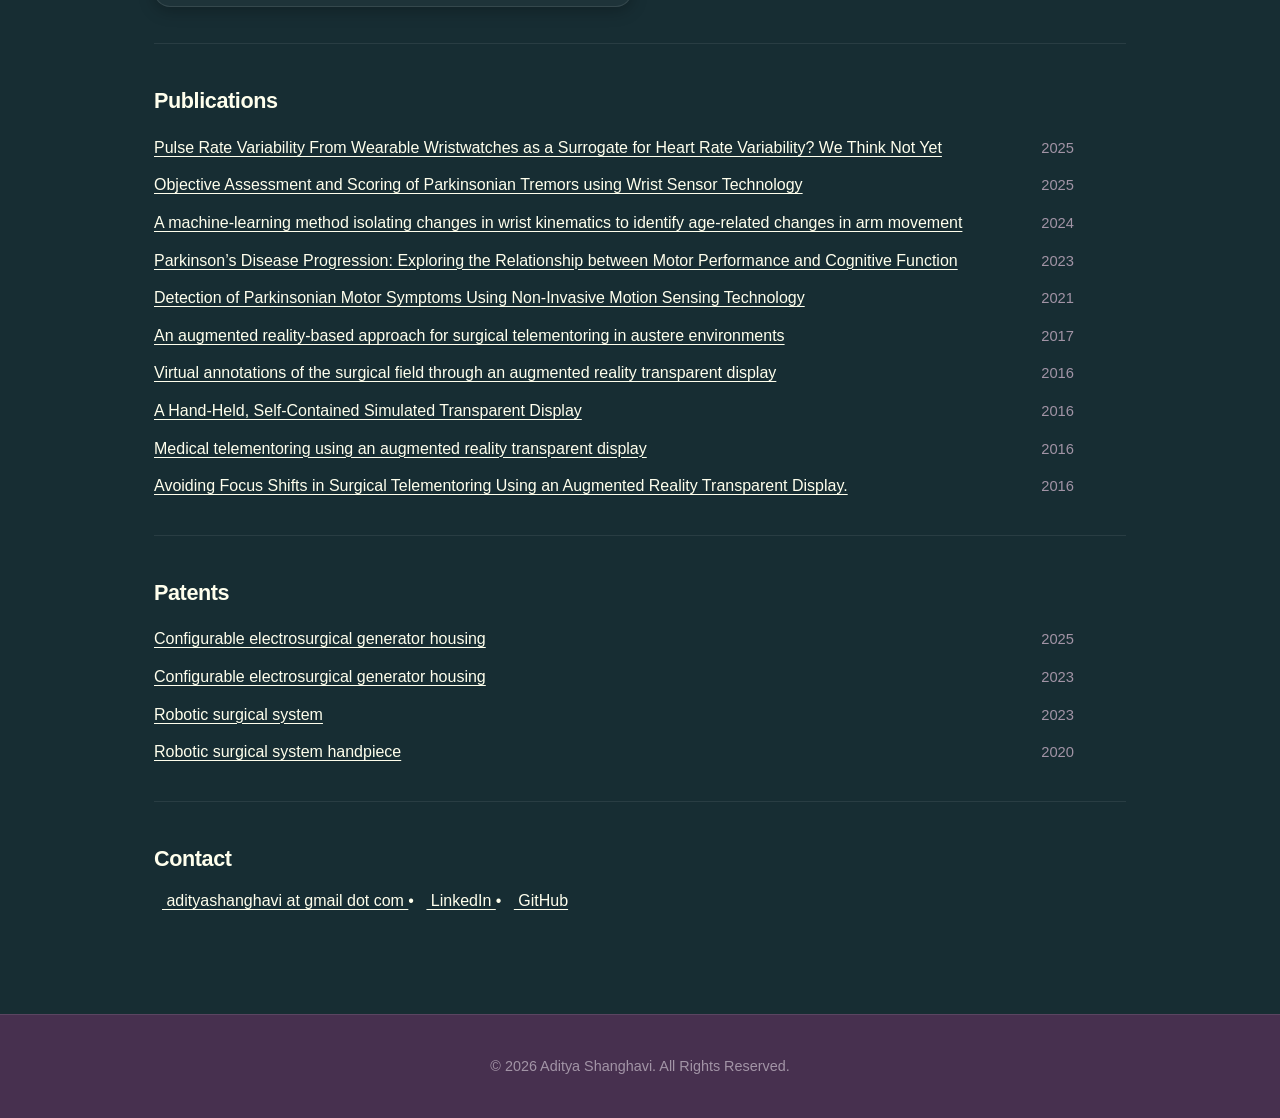
==== commit 456a82d3: "Add Personal Projects section with individual project pages Replace the Others bullet list with a Pe" ====
--- a/index.html
+++ b/index.html
@@ -414,41 +414,39 @@
       </div>
 
       <div class="mini-projects">
-        <h3>Others</h3>
-      
-        <ul class="project-bullets">
-          <li>
-            Developed a 
-            <a href="https://adityashanghavi.github.io/PVT/" target="_blank" rel="noopener noreferrer">
-              Web-based Psychomotor Vigilance Test
-            </a>
-            , a browser based reaction time assessment for measuring vigilance, fatigue, and sustained attention.
-          </li>
-
-          <li>
-            Created SPREE-AI, an in-video advertisement and shopping tool.
-            <a href="https://drive.google.com/file/d/1InuDD5c3FWZTjwIrsGpYrCCadZ0yBjxR/view?usp=drive_link"
-               target="_blank"
-               rel="noopener noreferrer">
-              Video 1
-            </a>&bull;
-            <a href="https://drive.google.com/file/d/13A_5lmqGq182ZvTidKjeXBQSPEqBcicw/view?usp=drive_link"
-               target="_blank"
-               rel="noopener noreferrer">
-              Video 2
-            </a>.
-          </li>
-
-          <li>
-            Created 
-            <a href="https://medassist-as.vercel.app/"
-               target="_blank"
-               rel="noopener noreferrer">
-              MedAssist
-            </a>, a full stack, domain constrained AI medical assistant integrating Claude with a RAG pipeline to produce evidence grounded (PubMed literature) medical responses.
-          </li>
-          
-        </ul>
+        <h3>Personal Projects</h3>
+
+        <div class="grid">
+          <a class="card-link" href="PVT.html">
+            <div class="card">
+              <div class="card-title">
+                <h3>Web-based Psychomotor Vigilance Test</h3>
+                <span class="chip">Open source</span>
+              </div>
+              <p>Browser-based reaction time assessment for measuring vigilance, fatigue, and sustained attention — no installation needed.</p>
+            </div>
+          </a>
+
+          <a class="card-link" href="SPREEAI.html">
+            <div class="card">
+              <div class="card-title">
+                <h3>SPREE-AI</h3>
+                <span class="chip">Computer vision</span>
+              </div>
+              <p>In-video advertisement and shopping tool enabling real-time product detection and interaction within video content.</p>
+            </div>
+          </a>
+
+          <a class="card-link" href="MedAssist.html">
+            <div class="card">
+              <div class="card-title">
+                <h3>MedAssist</h3>
+                <span class="chip">AI + RAG</span>
+              </div>
+              <p>Full-stack, domain-constrained AI medical assistant using Claude and a RAG pipeline grounded in PubMed literature.</p>
+            </div>
+          </a>
+        </div>
       </div>
       
     </section>
@@ -593,7 +591,7 @@
         &bull;
 
         <!-- GitHub -->
-        <a class="btn" href="https://github.com/YOUR_USERNAME" target="_blank">
+        <a class="btn" href="https://github.com/adityashanghavi" target="_blank">
           <span class="btn-icon">
             <!-- svg -->
           </span>
--- a/styles.css
+++ b/styles.css
@@ -1,5 +1,5 @@
 :root {
-  --color-primary: #e890be;
+  --color-primary: #60a5fa;
   --color-background-main: #172D33;
   --color-background-secondary: #47304F;
   --color-text-dark: #FFFFED;
@@ -325,8 +325,8 @@
 .resume-main .chip{
   font-size: 0.8rem;
   color: var(--color-text-dark);
-  border: 1px solid rgba(232,144,190,0.35);
-  background: rgba(232,144,190,0.08);
+  border: 1px solid rgba(96,165,250,0.35);
+  background: rgba(96,165,250,0.08);
   padding: 0.2rem 0.55rem;
   border-radius: 999px;
   white-space: nowrap;
@@ -502,6 +502,228 @@
 }
 
 /* =========================
+   PROJECT DETAIL PAGES (Fatigue, etc.)
+   ========================= */
+
+/* Title row: heading + logo side by side */
+.title-row {
+  display: flex;
+  align-items: flex-start;
+  justify-content: space-between;
+  gap: 2rem;
+  margin-bottom: 0.5rem;
+}
+
+.title-row .project-title {
+  flex: 1;
+  margin-bottom: 0;
+}
+
+.project-logo {
+  height: 110px;
+  width: auto;
+  object-fit: contain;
+  border-radius: 16px;
+  flex-shrink: 0;
+  opacity: 0.9;
+}
+
+.subtitle {
+  color: var(--color-text-body);
+  font-size: 1.05rem;
+  line-height: 1.7;
+  max-width: 820px;
+  margin: 0.5rem 0 2.5rem;
+}
+
+/* Highlight cards row */
+.highlights {
+  display: grid;
+  grid-template-columns: repeat(3, 1fr);
+  gap: 1rem;
+  margin-bottom: 2.5rem;
+}
+
+.highlight-card {
+  background: rgba(96, 165, 250, 0.06);
+  border: 1px solid rgba(96, 165, 250, 0.20);
+  border-top: 3px solid var(--color-primary);
+  border-radius: 14px;
+  padding: 1.25rem 1.4rem;
+  box-shadow: 0 4px 16px rgba(0, 0, 0, 0.25);
+  transition: transform 0.25s ease, box-shadow 0.25s ease;
+}
+
+.highlight-card:hover {
+  transform: translateY(-3px);
+  box-shadow: 0 10px 28px rgba(0, 0, 0, 0.45);
+}
+
+.highlight-kicker {
+  font-size: 0.75rem;
+  text-transform: uppercase;
+  letter-spacing: 0.12em;
+  color: var(--color-primary);
+  font-weight: 600;
+  margin-bottom: 0.4rem;
+}
+
+.highlight-value {
+  font-size: 1rem;
+  font-weight: 600;
+  color: var(--color-text-dark);
+  line-height: 1.35;
+  margin-bottom: 0.35rem;
+}
+
+.highlight-note {
+  font-size: 0.85rem;
+  color: var(--color-text-body);
+  line-height: 1.5;
+}
+
+/* Case study grid */
+.case-grid {
+  display: grid;
+  grid-template-columns: repeat(2, 1fr);
+  gap: 1rem;
+  margin-bottom: 2.5rem;
+}
+
+.case-card {
+  background: rgba(255, 255, 255, 0.03);
+  border: 1px solid rgba(255, 255, 255, 0.09);
+  border-radius: 14px;
+  padding: 1.4rem 1.5rem;
+  box-shadow: 0 4px 16px rgba(0, 0, 0, 0.25);
+  transition: transform 0.25s ease, box-shadow 0.25s ease;
+}
+
+.case-card:hover {
+  transform: translateY(-3px);
+  box-shadow: 0 10px 28px rgba(0, 0, 0, 0.45);
+}
+
+.case-card h3 {
+  font-size: 0.8rem;
+  text-transform: uppercase;
+  letter-spacing: 0.12em;
+  font-weight: 700;
+  color: var(--color-primary);
+  margin-bottom: 0.85rem;
+}
+
+.case-item {
+  font-size: 0.93rem;
+  color: var(--color-text-body);
+  line-height: 1.55;
+  padding: 0.3rem 0 0.3rem 1.1rem;
+  position: relative;
+}
+
+.case-item::before {
+  content: "•";
+  position: absolute;
+  left: 0;
+  color: var(--color-primary);
+  font-size: 1.1rem;
+  line-height: 1.4;
+}
+
+/* Section headings on detail pages */
+.section-title {
+  font-size: 1.25rem;
+  font-weight: 700;
+  letter-spacing: -0.3px;
+  margin: 0 0 1rem;
+  color: var(--color-text-dark);
+}
+
+/* Technology stack tags */
+.tech-tags {
+  display: flex;
+  flex-wrap: wrap;
+  gap: 0.5rem;
+  margin-bottom: 2.5rem;
+}
+
+.tech-tag {
+  font-size: 0.85rem;
+  color: var(--color-text-dark);
+  background: rgba(255, 255, 255, 0.06);
+  border: 1px solid rgba(255, 255, 255, 0.13);
+  border-radius: 999px;
+  padding: 0.3rem 0.85rem;
+}
+
+/* Publication list */
+.pub-list {
+  display: grid;
+  gap: 1rem;
+  margin-bottom: 2rem;
+}
+
+.pub-card {
+  background: rgba(255, 255, 255, 0.03);
+  border: 1px solid rgba(255, 255, 255, 0.09);
+  border-radius: 14px;
+  padding: 1.4rem 1.6rem;
+  box-shadow: 0 4px 16px rgba(0, 0, 0, 0.25);
+  transition: transform 0.25s ease, box-shadow 0.25s ease;
+}
+
+.pub-card:hover {
+  transform: translateY(-3px);
+  box-shadow: 0 10px 28px rgba(0, 0, 0, 0.45);
+}
+
+.pub-title {
+  display: block;
+  font-size: 1rem;
+  font-weight: 600;
+  color: var(--color-text-dark);
+  text-decoration: underline;
+  text-underline-offset: 3px;
+  text-decoration-thickness: 1px;
+  margin-bottom: 0.5rem;
+  line-height: 1.45;
+}
+
+.pub-title:hover {
+  color: var(--color-primary);
+}
+
+.pub-meta {
+  font-size: 0.88rem;
+  color: var(--color-text-body);
+  line-height: 1.55;
+  margin-bottom: 0.75rem;
+}
+
+.pub-tags {
+  display: flex;
+  flex-wrap: wrap;
+  gap: 0.4rem;
+}
+
+.tag {
+  font-size: 0.78rem;
+  color: var(--color-primary);
+  background: rgba(96, 165, 250, 0.10);
+  border: 1px solid rgba(96, 165, 250, 0.25);
+  border-radius: 999px;
+  padding: 0.2rem 0.65rem;
+}
+
+/* Responsive */
+@media (max-width: 768px) {
+  .title-row { flex-direction: column-reverse; gap: 1rem; }
+  .project-logo { height: 80px; }
+  .highlights { grid-template-columns: 1fr; }
+  .case-grid { grid-template-columns: 1fr; }
+}
+
+/* =========================
    RESPONSIVE (INDEX PAGE)
    ========================= */
 @media (max-width: 900px){
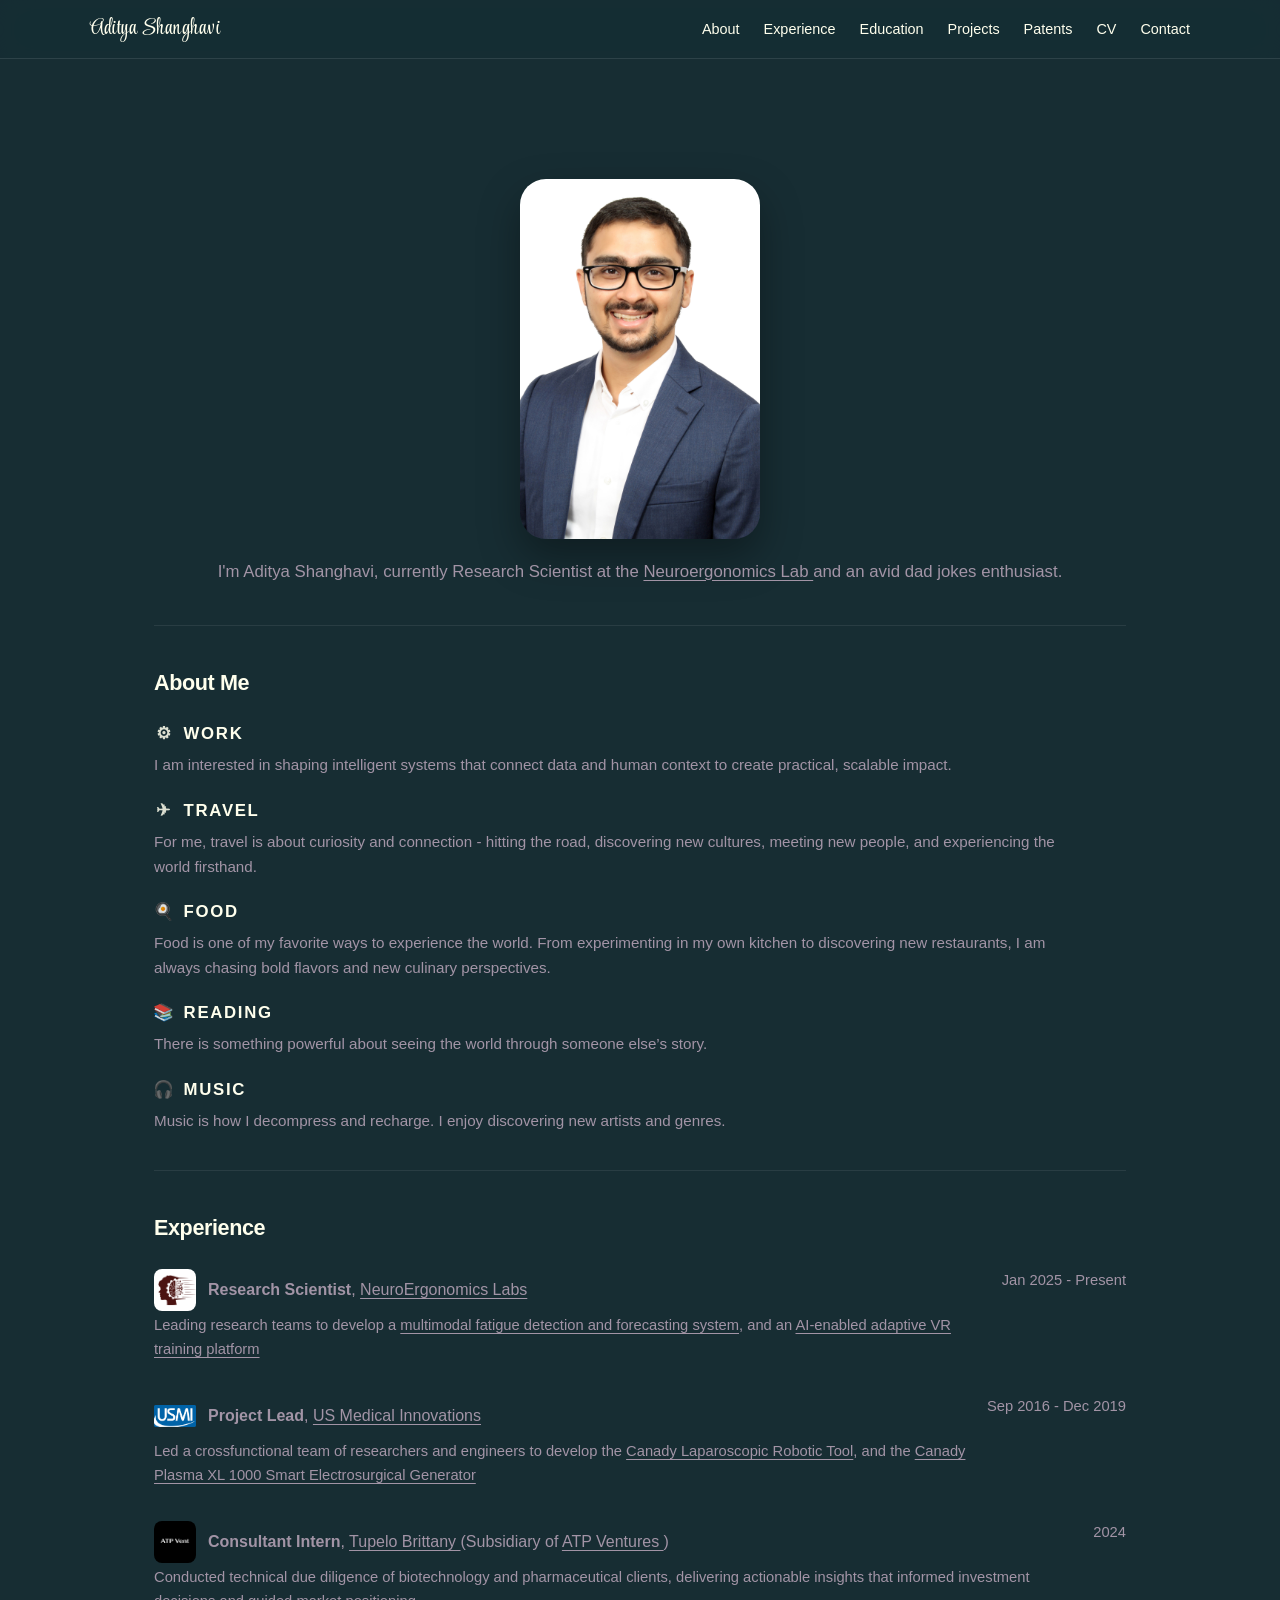
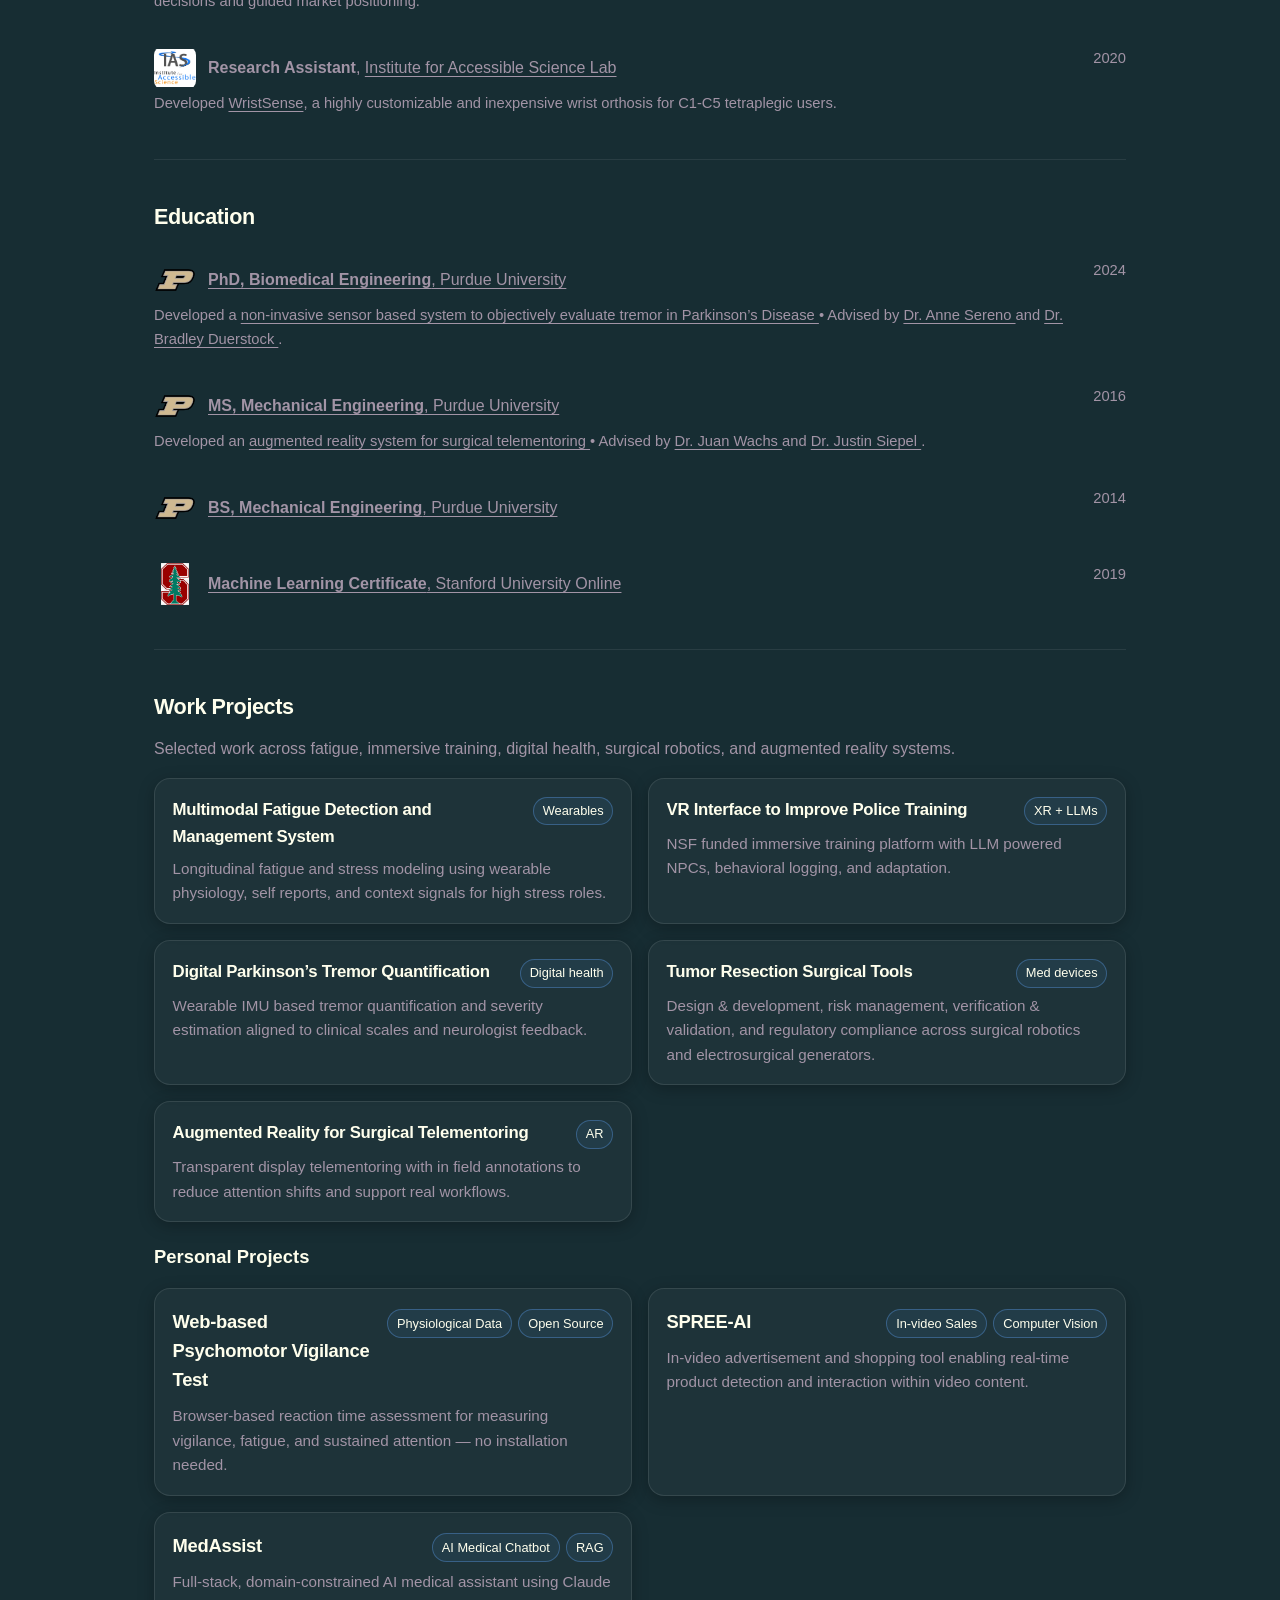
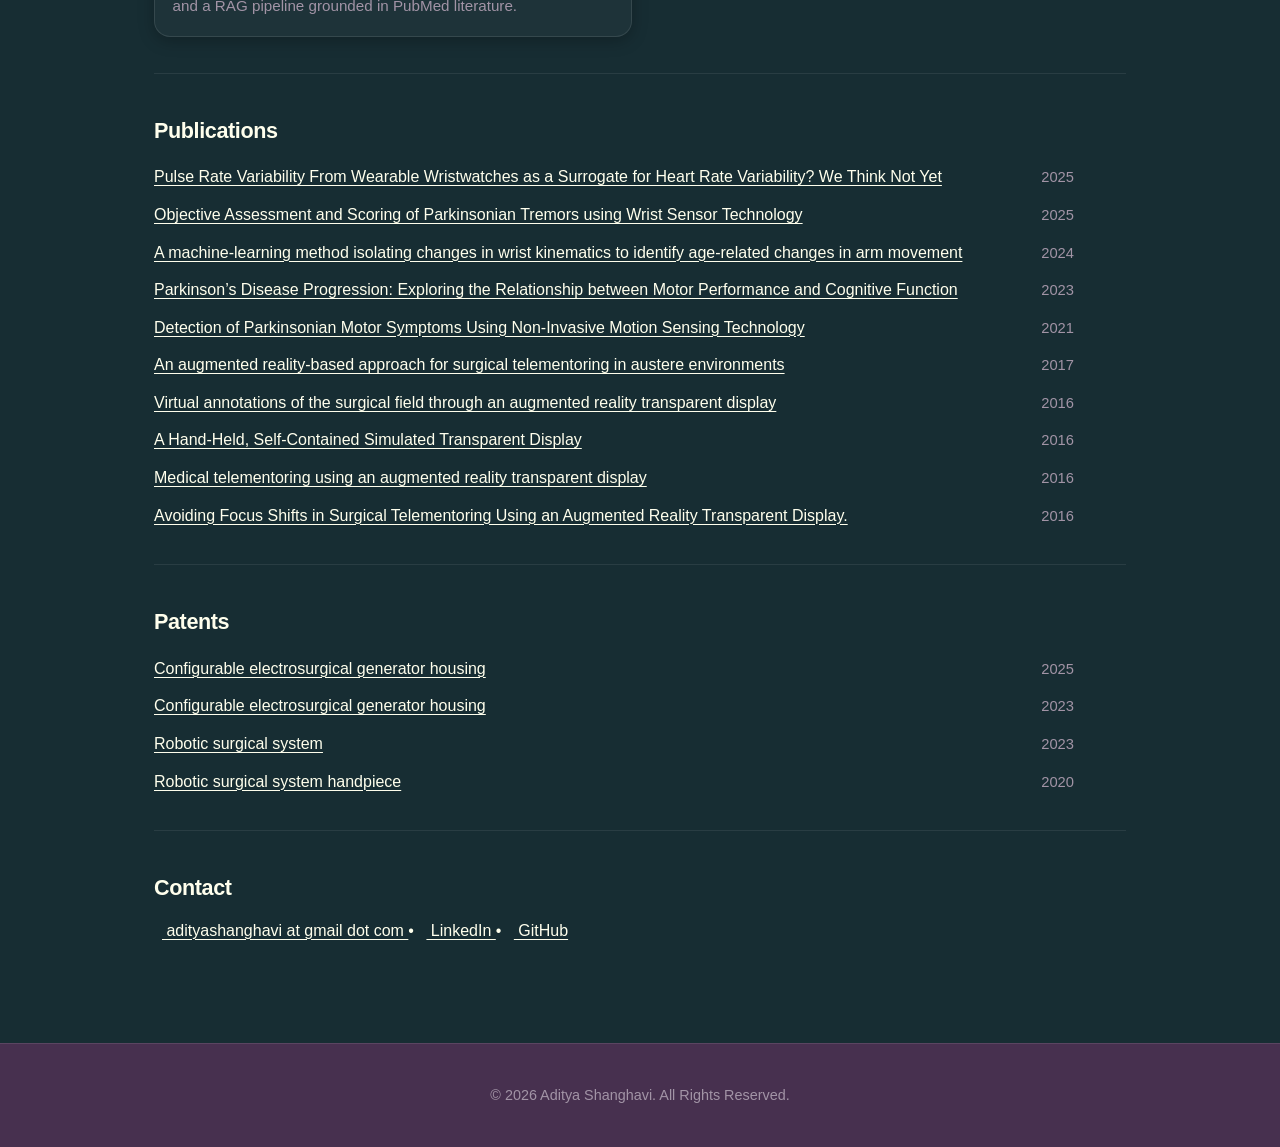
==== commit ec9fb2dd: "Update personal project card tags to two chips each Co-Authored-By: Claude Sonnet 4.6 <noreply@anthr" ====
--- a/index.html
+++ b/index.html
@@ -421,7 +421,10 @@
             <div class="card">
               <div class="card-title">
                 <h3>Web-based Psychomotor Vigilance Test</h3>
-                <span class="chip">Open source</span>
+                <div class="chip-group">
+                  <span class="chip">Physiological Data</span>
+                  <span class="chip">Open Source</span>
+                </div>
               </div>
               <p>Browser-based reaction time assessment for measuring vigilance, fatigue, and sustained attention — no installation needed.</p>
             </div>
@@ -431,7 +434,10 @@
             <div class="card">
               <div class="card-title">
                 <h3>SPREE-AI</h3>
-                <span class="chip">Computer vision</span>
+                <div class="chip-group">
+                  <span class="chip">In-video Sales</span>
+                  <span class="chip">Computer Vision</span>
+                </div>
               </div>
               <p>In-video advertisement and shopping tool enabling real-time product detection and interaction within video content.</p>
             </div>
@@ -441,7 +447,10 @@
             <div class="card">
               <div class="card-title">
                 <h3>MedAssist</h3>
-                <span class="chip">AI + RAG</span>
+                <div class="chip-group">
+                  <span class="chip">AI Medical Chatbot</span>
+                  <span class="chip">RAG</span>
+                </div>
               </div>
               <p>Full-stack, domain-constrained AI medical assistant using Claude and a RAG pipeline grounded in PubMed literature.</p>
             </div>
--- a/styles.css
+++ b/styles.css
@@ -320,6 +320,13 @@
   font-size: 1.05rem;
   letter-spacing: -0.3px;
   margin: 0;
+}
+
+.resume-main .chip-group{
+  display: flex;
+  gap: 0.4rem;
+  flex-shrink: 0;
+  align-items: center;
 }
 
 .resume-main .chip{
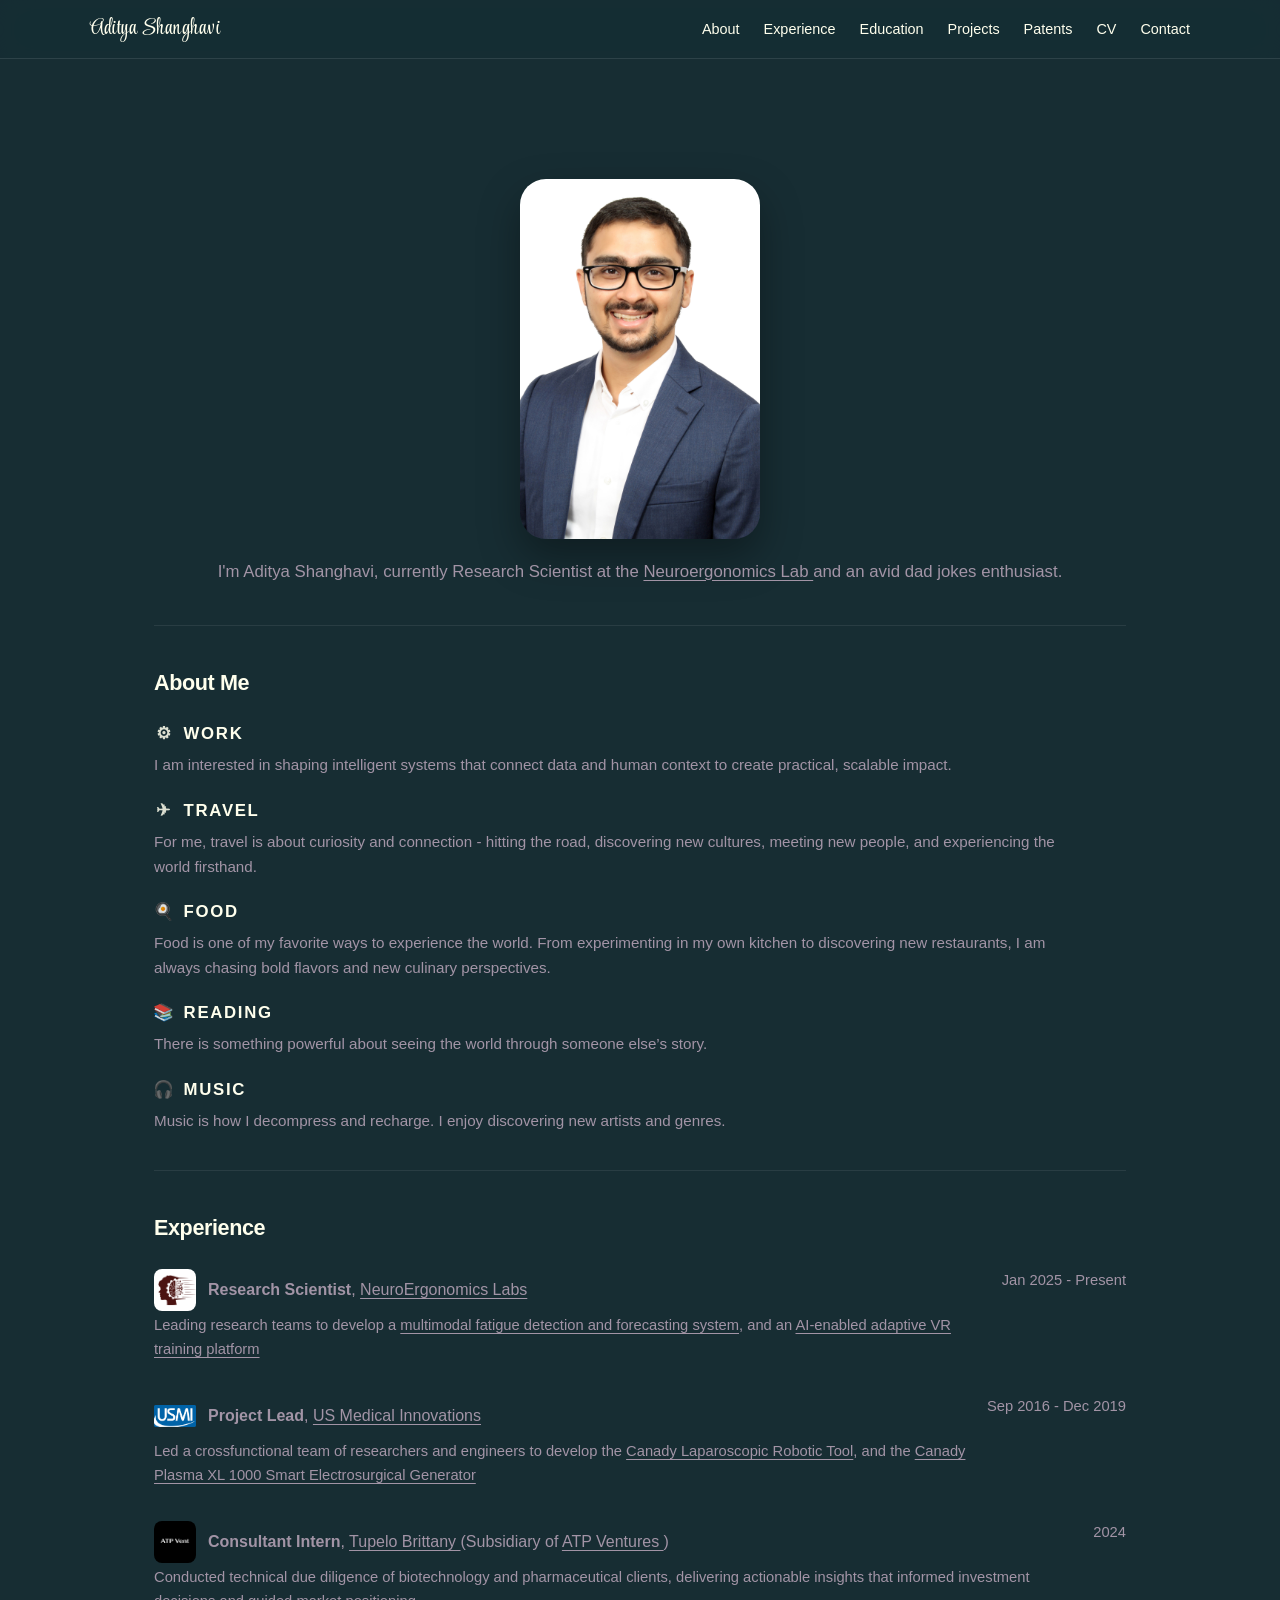
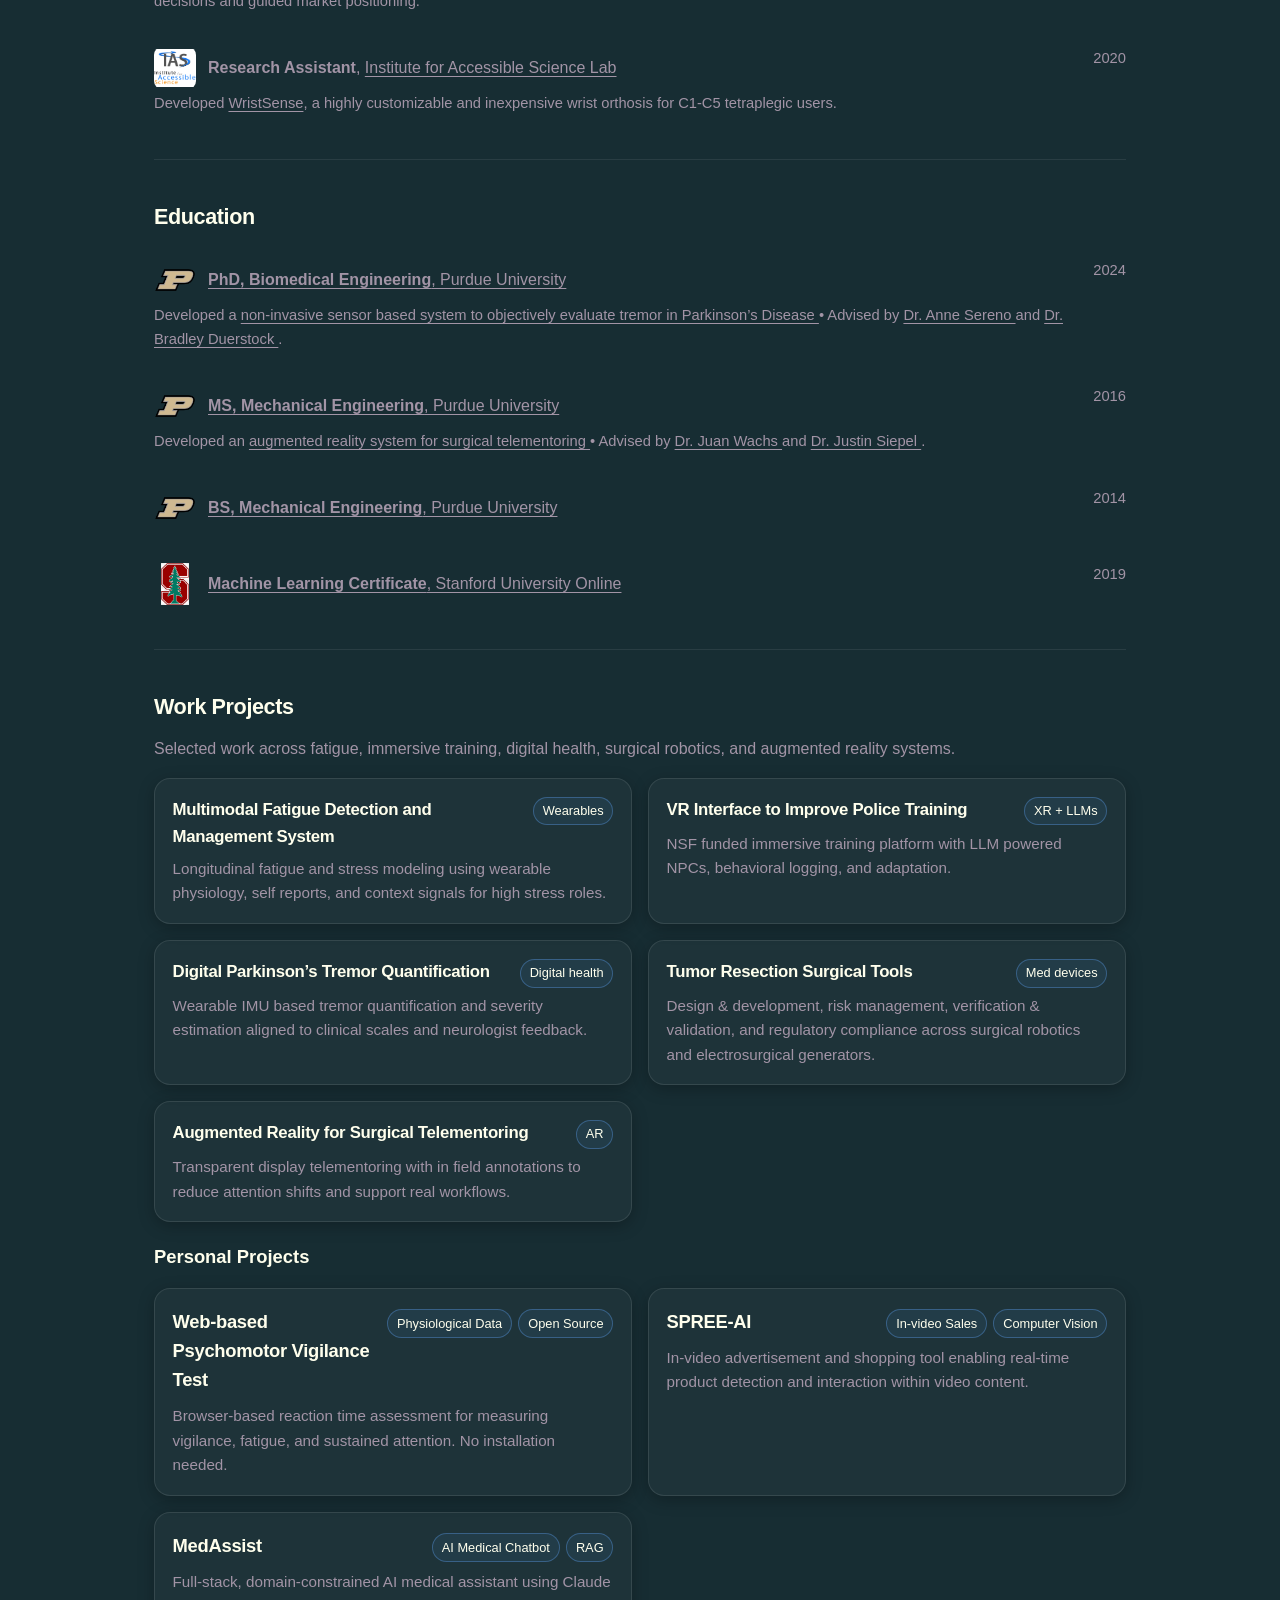
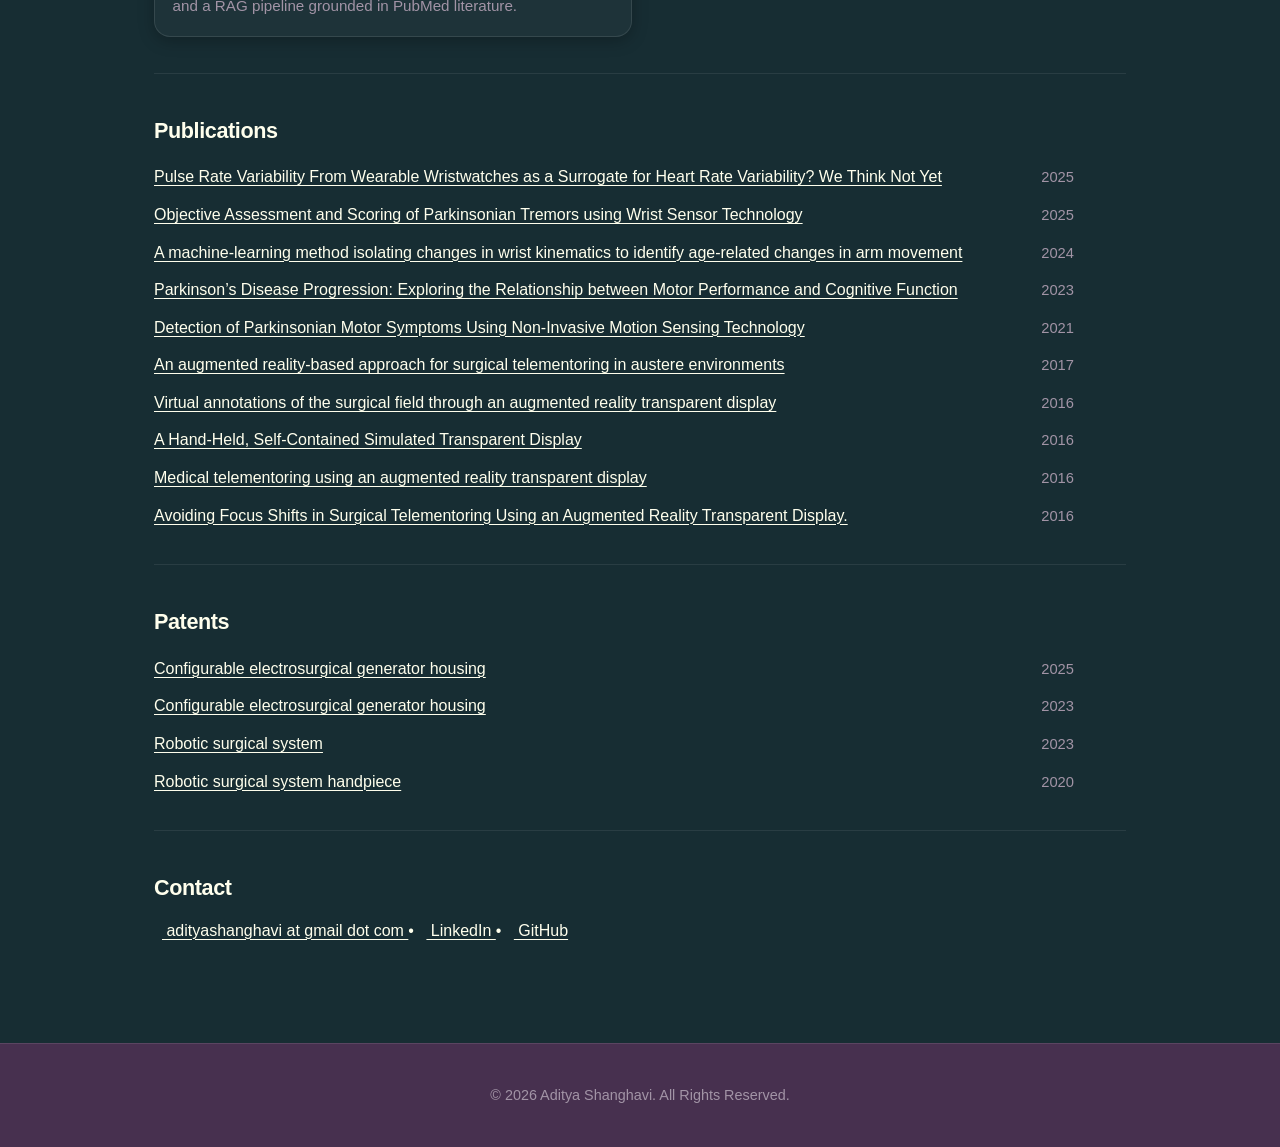
==== commit cefef722: "Remove em dashes; move demo/try-it links above images in project pages Co-Authored-By: Claude Sonnet" ====
--- a/index.html
+++ b/index.html
@@ -426,7 +426,7 @@
                   <span class="chip">Open Source</span>
                 </div>
               </div>
-              <p>Browser-based reaction time assessment for measuring vigilance, fatigue, and sustained attention — no installation needed.</p>
+              <p>Browser-based reaction time assessment for measuring vigilance, fatigue, and sustained attention. No installation needed.</p>
             </div>
           </a>
 
--- a/styles.css
+++ b/styles.css
@@ -722,6 +722,18 @@
   padding: 0.2rem 0.65rem;
 }
 
+/* Project screenshot / app preview */
+.project-screenshot {
+  width: 100%;
+  max-width: 660px;
+  height: auto;
+  display: block;
+  margin: 0 auto 2.5rem;
+  border-radius: 16px;
+  border: 1px solid rgba(255,255,255,0.08);
+  box-shadow: 0 8px 32px rgba(0,0,0,0.45);
+}
+
 /* Responsive */
 @media (max-width: 768px) {
   .title-row { flex-direction: column-reverse; gap: 1rem; }
